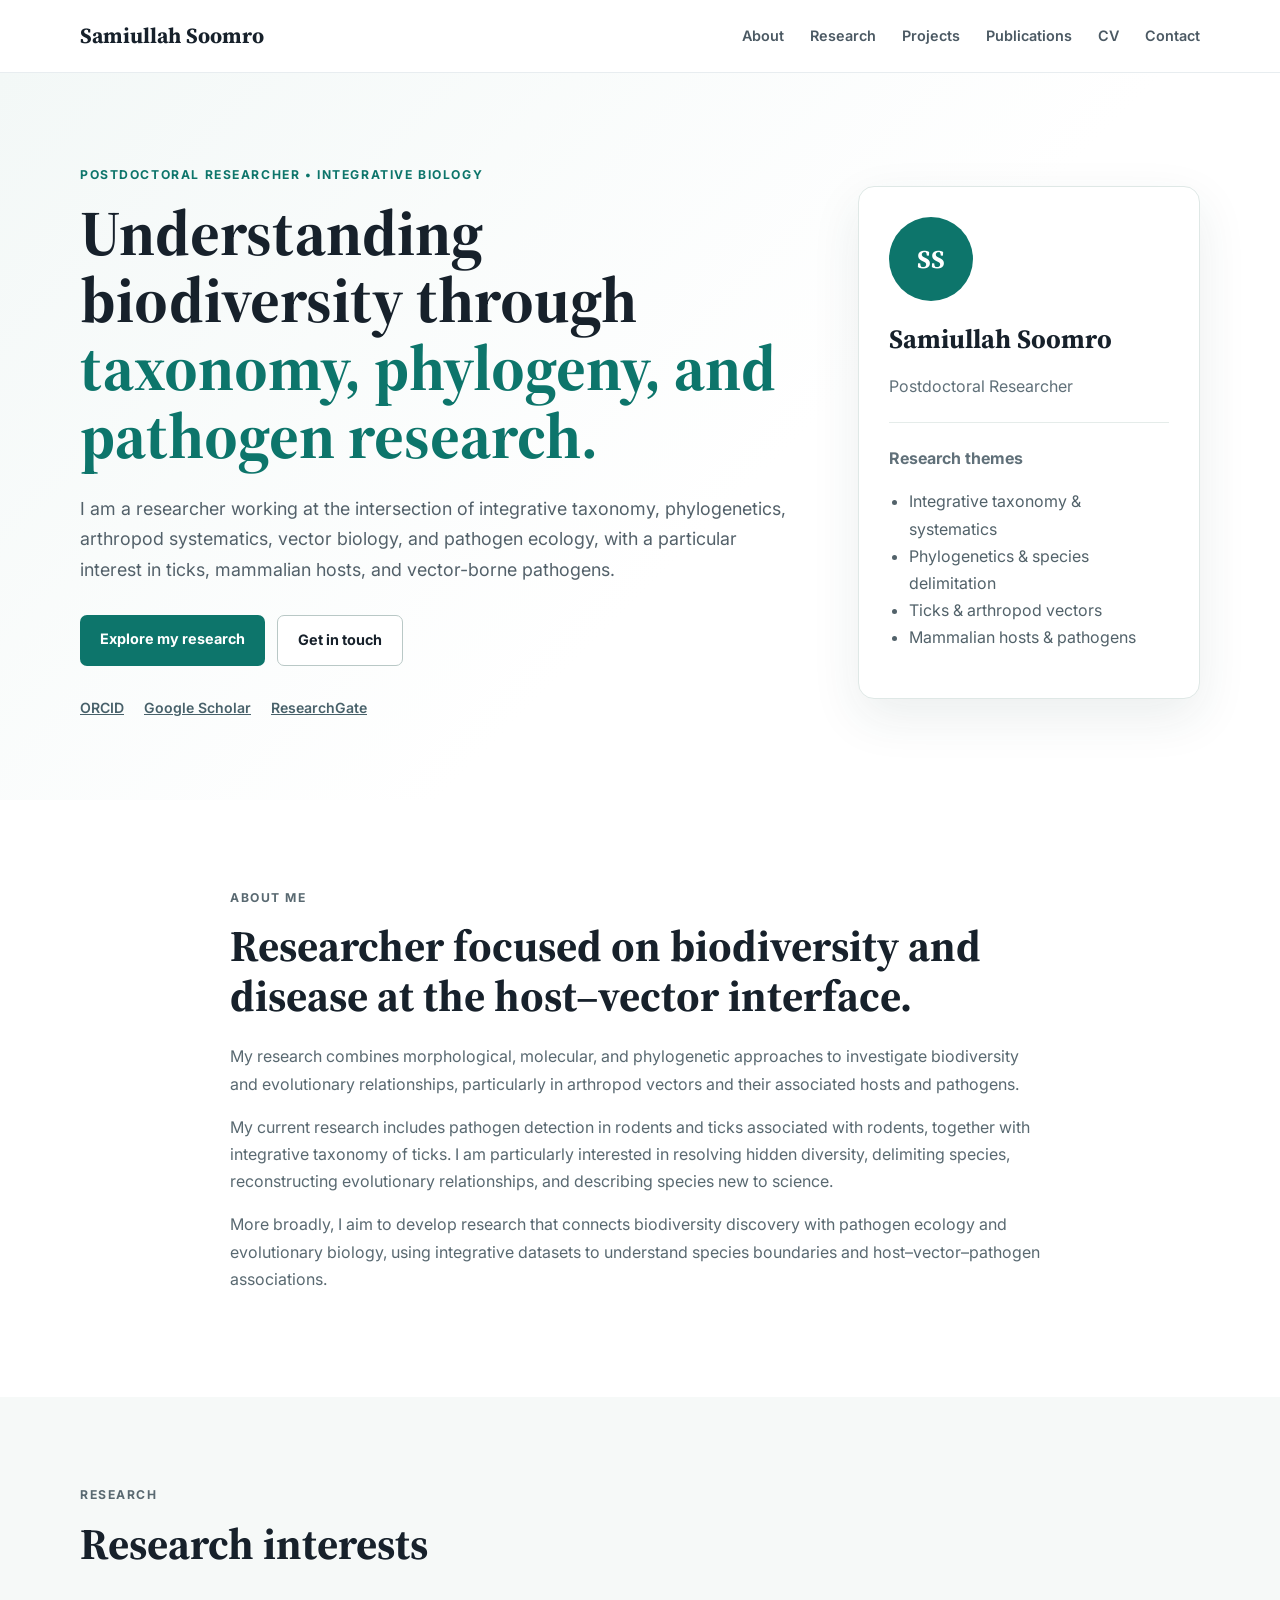
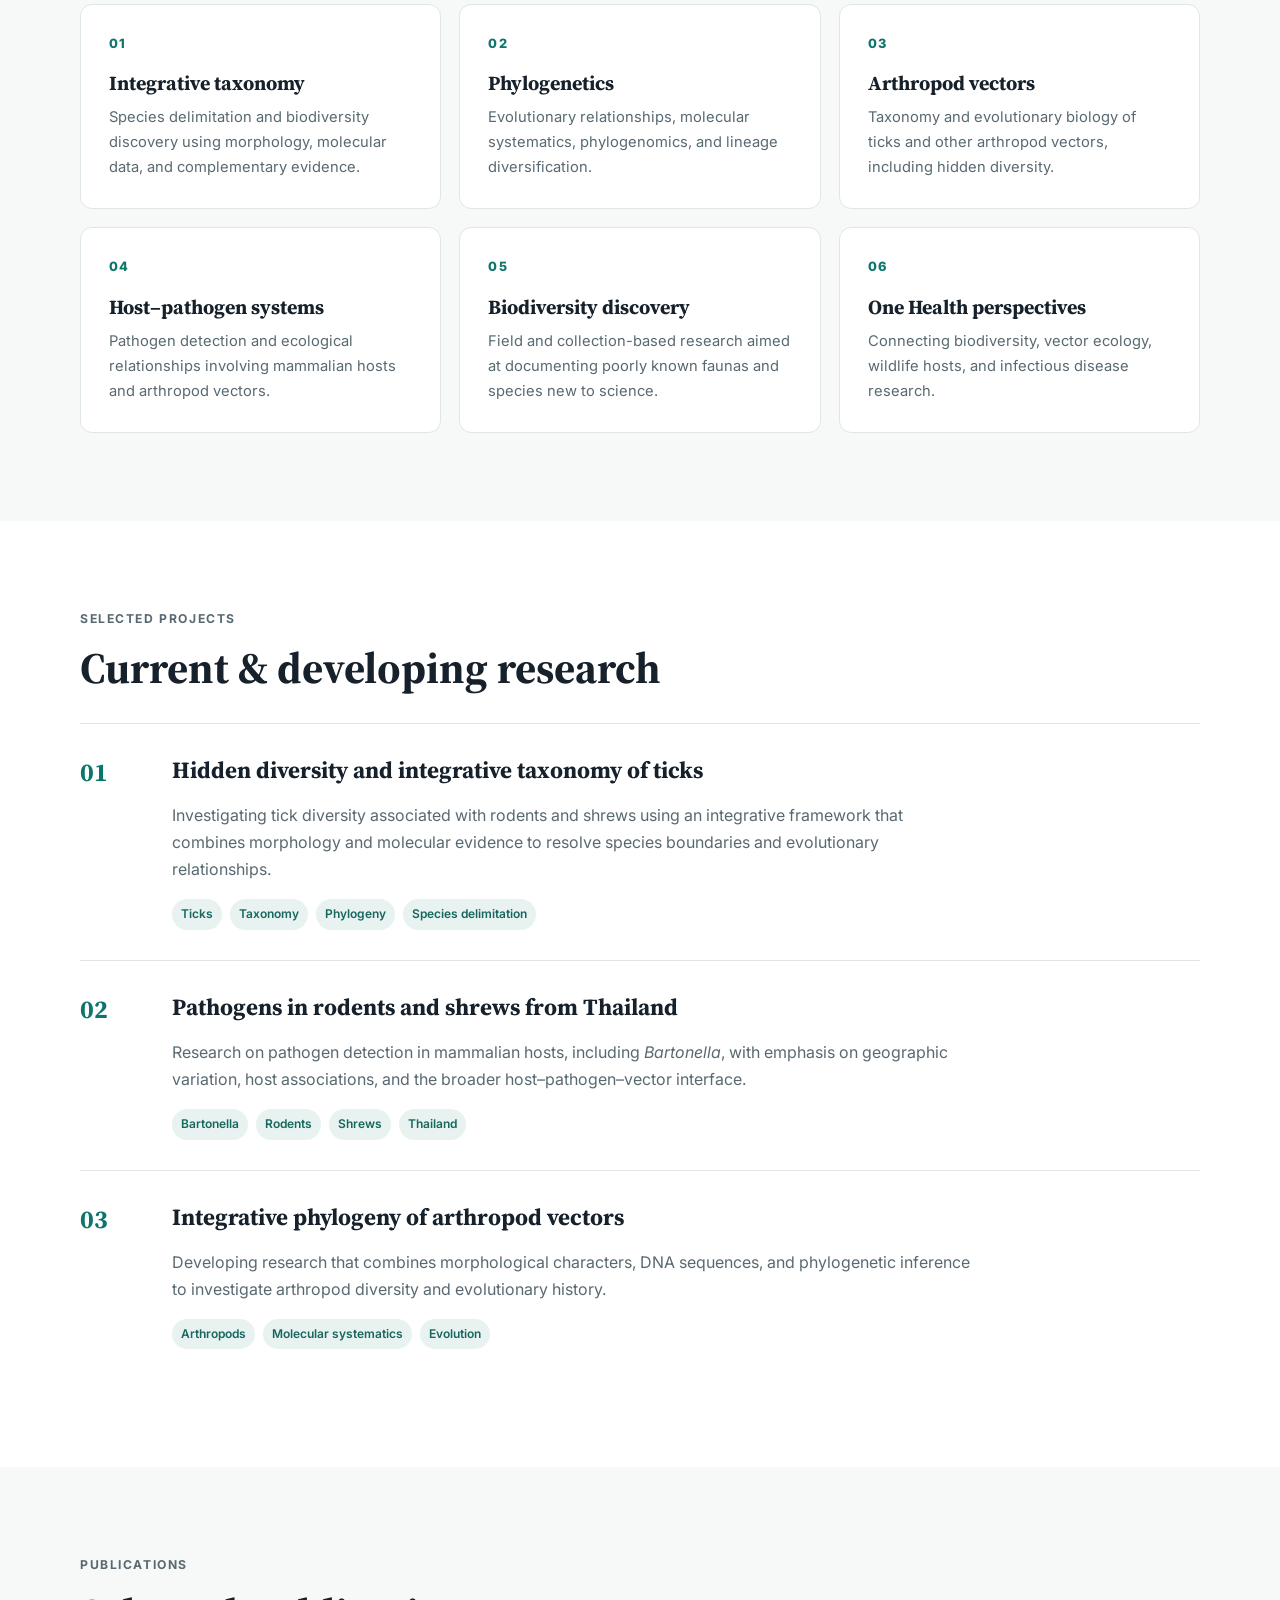
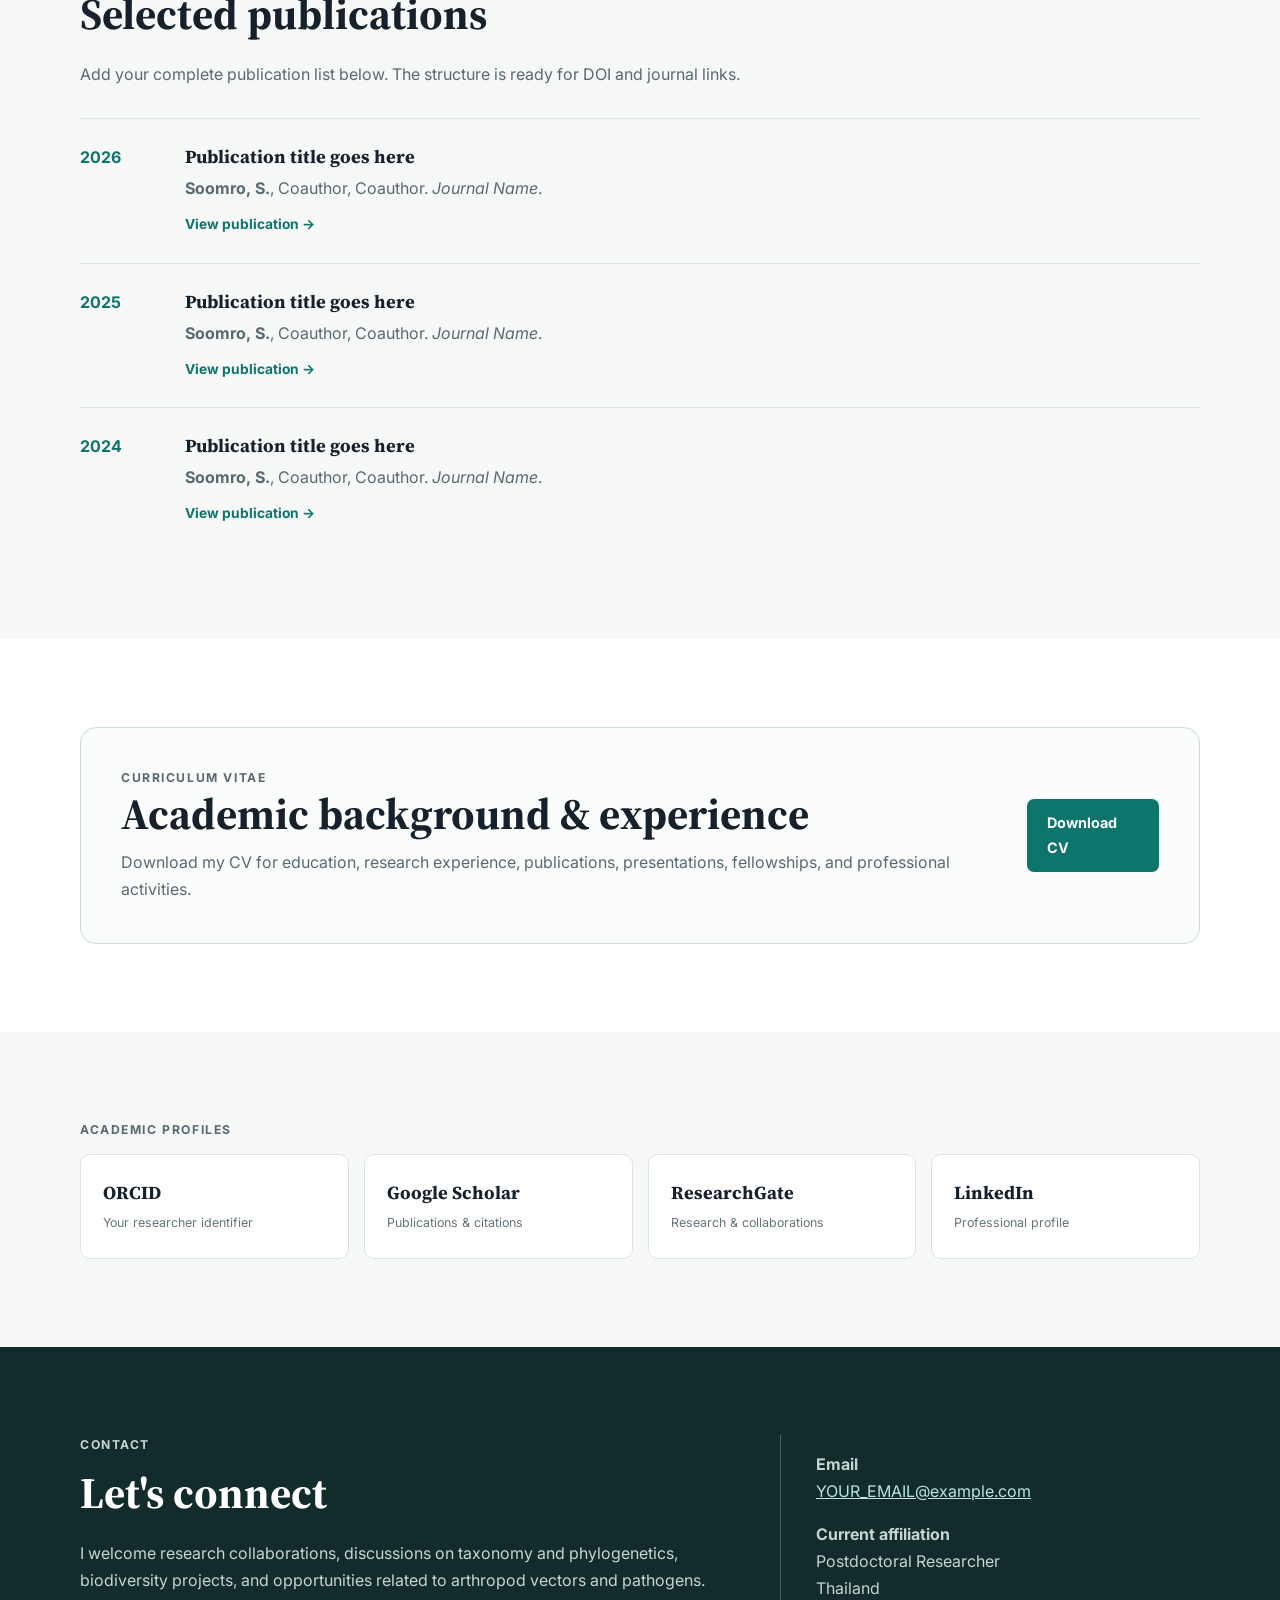
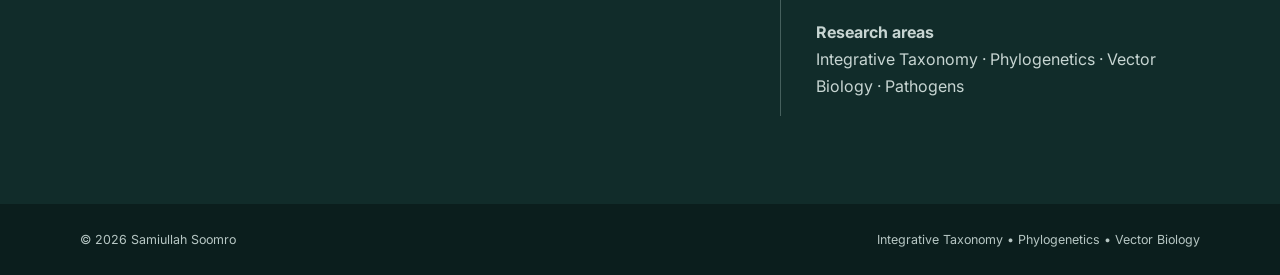
==== index.html @ b330fe6d "Add files via upload" ====
<!DOCTYPE html>
<html lang="en">
<head>
  <meta charset="UTF-8">
  <meta name="viewport" content="width=device-width, initial-scale=1.0">
  <meta name="description" content="Academic website of Samiullah Soomro — postdoctoral researcher in integrative taxonomy, phylogenetics, arthropod vectors, and pathogen ecology.">
  <title>Samiullah Soomro | Postdoctoral Researcher</title>
  <link rel="stylesheet" href="style.css">
  <link rel="preconnect" href="https://fonts.googleapis.com">
  <link rel="preconnect" href="https://fonts.gstatic.com" crossorigin>
  <link href="https://fonts.googleapis.com/css2?family=Inter:wght@400;500;600;700&family=Source+Serif+4:wght@600;700&display=swap" rel="stylesheet">
</head>
<body>
<header class="site-header">
  <div class="container nav-wrap">
    <a class="brand" href="#home">Samiullah Soomro</a>
    <button class="menu-toggle" aria-label="Open menu">☰</button>
    <nav id="nav">
      <a href="#about">About</a>
      <a href="#research">Research</a>
      <a href="#projects">Projects</a>
      <a href="#publications">Publications</a>
      <a href="#cv">CV</a>
      <a href="#contact">Contact</a>
    </nav>
  </div>
</header>

<main>
<section id="home" class="hero">
  <div class="container hero-grid">
    <div>
      <p class="eyebrow">Postdoctoral Researcher • Integrative Biology</p>
      <h1>Understanding biodiversity through <span>taxonomy, phylogeny, and pathogen research.</span></h1>
      <p class="lead">
        I am a researcher working at the intersection of integrative taxonomy, phylogenetics,
        arthropod systematics, vector biology, and pathogen ecology, with a particular interest
        in ticks, mammalian hosts, and vector-borne pathogens.
      </p>
      <div class="buttons">
        <a class="btn primary" href="#research">Explore my research</a>
        <a class="btn secondary" href="#contact">Get in touch</a>
      </div>
      <div class="quick-links">
        <a href="#" data-placeholder="ORCID link">ORCID</a>
        <a href="#" data-placeholder="Google Scholar link">Google Scholar</a>
        <a href="#" data-placeholder="ResearchGate link">ResearchGate</a>
      </div>
    </div>
    <aside class="hero-card">
      <div class="avatar">SS</div>
      <h2>Samiullah Soomro</h2>
      <p>Postdoctoral Researcher</p>
      <hr>
      <p><strong>Research themes</strong></p>
      <ul>
        <li>Integrative taxonomy & systematics</li>
        <li>Phylogenetics & species delimitation</li>
        <li>Ticks & arthropod vectors</li>
        <li>Mammalian hosts & pathogens</li>
      </ul>
    </aside>
  </div>
</section>

<section id="about" class="section">
  <div class="container narrow">
    <p class="eyebrow">About me</p>
    <h2>Researcher focused on biodiversity and disease at the host–vector interface.</h2>
    <p>
      My research combines morphological, molecular, and phylogenetic approaches to investigate
      biodiversity and evolutionary relationships, particularly in arthropod vectors and their
      associated hosts and pathogens.
    </p>
    <p>
      My current research includes pathogen detection in rodents and ticks associated with rodents,
      together with integrative taxonomy of ticks. I am particularly interested in resolving
      hidden diversity, delimiting species, reconstructing evolutionary relationships, and
      describing species new to science.
    </p>
    <p>
      More broadly, I aim to develop research that connects biodiversity discovery with
      pathogen ecology and evolutionary biology, using integrative datasets to understand
      species boundaries and host–vector–pathogen associations.
    </p>
  </div>
</section>

<section id="research" class="section alt">
  <div class="container">
    <p class="eyebrow">Research</p>
    <h2>Research interests</h2>
    <div class="cards">
      <article class="card">
        <div class="icon">01</div>
        <h3>Integrative taxonomy</h3>
        <p>Species delimitation and biodiversity discovery using morphology, molecular data, and complementary evidence.</p>
      </article>
      <article class="card">
        <div class="icon">02</div>
        <h3>Phylogenetics</h3>
        <p>Evolutionary relationships, molecular systematics, phylogenomics, and lineage diversification.</p>
      </article>
      <article class="card">
        <div class="icon">03</div>
        <h3>Arthropod vectors</h3>
        <p>Taxonomy and evolutionary biology of ticks and other arthropod vectors, including hidden diversity.</p>
      </article>
      <article class="card">
        <div class="icon">04</div>
        <h3>Host–pathogen systems</h3>
        <p>Pathogen detection and ecological relationships involving mammalian hosts and arthropod vectors.</p>
      </article>
      <article class="card">
        <div class="icon">05</div>
        <h3>Biodiversity discovery</h3>
        <p>Field and collection-based research aimed at documenting poorly known faunas and species new to science.</p>
      </article>
      <article class="card">
        <div class="icon">06</div>
        <h3>One Health perspectives</h3>
        <p>Connecting biodiversity, vector ecology, wildlife hosts, and infectious disease research.</p>
      </article>
    </div>
  </div>
</section>

<section id="projects" class="section">
  <div class="container">
    <p class="eyebrow">Selected projects</p>
    <h2>Current & developing research</h2>
    <div class="project-list">
      <article class="project">
        <div class="project-number">01</div>
        <div>
          <h3>Hidden diversity and integrative taxonomy of ticks</h3>
          <p>
            Investigating tick diversity associated with rodents and shrews using an integrative
            framework that combines morphology and molecular evidence to resolve species boundaries
            and evolutionary relationships.
          </p>
          <div class="tags"><span>Ticks</span><span>Taxonomy</span><span>Phylogeny</span><span>Species delimitation</span></div>
        </div>
      </article>
      <article class="project">
        <div class="project-number">02</div>
        <div>
          <h3>Pathogens in rodents and shrews from Thailand</h3>
          <p>
            Research on pathogen detection in mammalian hosts, including <em>Bartonella</em>,
            with emphasis on geographic variation, host associations, and the broader
            host–pathogen–vector interface.
          </p>
          <div class="tags"><span>Bartonella</span><span>Rodents</span><span>Shrews</span><span>Thailand</span></div>
        </div>
      </article>
      <article class="project">
        <div class="project-number">03</div>
        <div>
          <h3>Integrative phylogeny of arthropod vectors</h3>
          <p>
            Developing research that combines morphological characters, DNA sequences, and
            phylogenetic inference to investigate arthropod diversity and evolutionary history.
          </p>
          <div class="tags"><span>Arthropods</span><span>Molecular systematics</span><span>Evolution</span></div>
        </div>
      </article>
    </div>
  </div>
</section>

<section id="publications" class="section alt">
  <div class="container">
    <p class="eyebrow">Publications</p>
    <h2>Selected publications</h2>
    <p class="section-note">
      Add your complete publication list below. The structure is ready for DOI and journal links.
    </p>
    <div class="publication">
      <span class="pub-year">2026</span>
      <div>
        <h3>Publication title goes here</h3>
        <p><strong>Soomro, S.</strong>, Coauthor, Coauthor. <em>Journal Name</em>.</p>
        <a href="#" class="text-link" data-placeholder="DOI or article URL">View publication →</a>
      </div>
    </div>
    <div class="publication">
      <span class="pub-year">2025</span>
      <div>
        <h3>Publication title goes here</h3>
        <p><strong>Soomro, S.</strong>, Coauthor, Coauthor. <em>Journal Name</em>.</p>
        <a href="#" class="text-link" data-placeholder="DOI or article URL">View publication →</a>
      </div>
    </div>
    <div class="publication">
      <span class="pub-year">2024</span>
      <div>
        <h3>Publication title goes here</h3>
        <p><strong>Soomro, S.</strong>, Coauthor, Coauthor. <em>Journal Name</em>.</p>
        <a href="#" class="text-link" data-placeholder="DOI or article URL">View publication →</a>
      </div>
    </div>
  </div>
</section>

<section id="cv" class="section">
  <div class="container cv-box">
    <div>
      <p class="eyebrow">Curriculum vitae</p>
      <h2>Academic background & experience</h2>
      <p>
        Download my CV for education, research experience, publications, presentations,
        fellowships, and professional activities.
      </p>
    </div>
    <a class="btn primary" href="Samiullah_Soomro_CV.pdf">Download CV</a>
  </div>
</section>

<section class="section alt">
  <div class="container">
    <p class="eyebrow">Academic profiles</p>
    <div class="profile-grid">
      <a href="#" class="profile" data-placeholder="ORCID URL"><strong>ORCID</strong><span>Your researcher identifier</span></a>
      <a href="#" class="profile" data-placeholder="Google Scholar URL"><strong>Google Scholar</strong><span>Publications & citations</span></a>
      <a href="#" class="profile" data-placeholder="ResearchGate URL"><strong>ResearchGate</strong><span>Research & collaborations</span></a>
      <a href="#" class="profile" data-placeholder="LinkedIn URL"><strong>LinkedIn</strong><span>Professional profile</span></a>
    </div>
  </div>
</section>

<section id="contact" class="section contact">
  <div class="container contact-grid">
    <div>
      <p class="eyebrow">Contact</p>
      <h2>Let's connect</h2>
      <p>
        I welcome research collaborations, discussions on taxonomy and phylogenetics,
        biodiversity projects, and opportunities related to arthropod vectors and pathogens.
      </p>
    </div>
    <div class="contact-card">
      <p><strong>Email</strong><br><a href="mailto:YOUR_EMAIL@example.com">YOUR_EMAIL@example.com</a></p>
      <p><strong>Current affiliation</strong><br>Postdoctoral Researcher<br>Thailand</p>
      <p><strong>Research areas</strong><br>Integrative Taxonomy · Phylogenetics · Vector Biology · Pathogens</p>
    </div>
  </div>
</section>
</main>

<footer>
  <div class="container footer-wrap">
    <span>© <span id="year"></span> Samiullah Soomro</span>
    <span>Integrative Taxonomy • Phylogenetics • Vector Biology</span>
  </div>
</footer>

<script>
document.getElementById("year").textContent = new Date().getFullYear();
const toggle = document.querySelector(".menu-toggle");
const nav = document.querySelector("#nav");
toggle.addEventListener("click", () => nav.classList.toggle("open"));
document.querySelectorAll("#nav a").forEach(a => a.addEventListener("click", () => nav.classList.remove("open")));
document.querySelectorAll("[data-placeholder]").forEach(el => {
  el.addEventListener("click", e => {
    if (el.getAttribute("href") === "#") {
      e.preventDefault();
      alert("Replace this placeholder with your real " + el.dataset.placeholder + ".");
    }
  });
});
</script>
</body>
</html>
---- style.css ----
*{box-sizing:border-box}html{scroll-behavior:smooth}body{margin:0;color:#17212b;background:#fff;font-family:Inter,Arial,sans-serif;line-height:1.7}a{color:inherit}.container{width:min(1120px,92%);margin:auto}.narrow{max-width:820px}.site-header{position:sticky;top:0;z-index:20;background:rgba(255,255,255,.94);backdrop-filter:blur(12px);border-bottom:1px solid #e8edf0}.nav-wrap{height:72px;display:flex;align-items:center;justify-content:space-between}.brand{font-family:"Source Serif 4",Georgia,serif;font-size:1.35rem;font-weight:700;text-decoration:none}.site-header nav{display:flex;gap:26px}.site-header nav a{text-decoration:none;font-size:.9rem;font-weight:600;color:#4b5963}.site-header nav a:hover{color:#0d6b63}.menu-toggle{display:none;border:0;background:none;font-size:1.5rem}.hero{padding:92px 0 80px;background:linear-gradient(135deg,#f3f8f7 0%,#fff 58%)}.hero-grid{display:grid;grid-template-columns:1.55fr .75fr;gap:70px;align-items:center}.eyebrow{text-transform:uppercase;letter-spacing:.13em;font-size:.76rem;font-weight:700;color:#0d756b;margin:0 0 13px}.hero h1{font:700 clamp(2.5rem,5vw,4.6rem)/1.06 "Source Serif 4",Georgia,serif;margin:0 0 24px;max-width:800px}.hero h1 span{color:#0d756b}.lead{font-size:1.12rem;color:#53616a;max-width:730px}.buttons{display:flex;gap:12px;margin:30px 0}.btn{display:inline-block;padding:12px 20px;border-radius:7px;text-decoration:none;font-weight:700;font-size:.9rem}.primary{background:#0d756b;color:#fff}.primary:hover{background:#095c55}.secondary{border:1px solid #b9c8c6;background:#fff}.quick-links{display:flex;gap:20px;font-size:.88rem;font-weight:600}.quick-links a{color:#48616a}.hero-card{background:#fff;border:1px solid #dfe8e6;border-radius:16px;padding:30px;box-shadow:0 18px 50px rgba(30,70,66,.09)}.avatar{width:84px;height:84px;border-radius:50%;background:#0d756b;color:#fff;display:grid;place-items:center;font:700 1.6rem "Source Serif 4",serif;margin-bottom:20px}.hero-card h2{font:700 1.65rem "Source Serif 4",serif;margin:0}.hero-card p{color:#607079}.hero-card hr{border:0;border-top:1px solid #e5ecea;margin:22px 0}.hero-card ul{padding-left:20px;color:#52626a}.section{padding:88px 0}.alt{background:#f6f9f8}.section h2{font:700 clamp(2rem,3.4vw,3rem)/1.15 "Source Serif 4",Georgia,serif;margin:0 0 22px}.section p{color:#596971}.cards{display:grid;grid-template-columns:repeat(3,1fr);gap:18px;margin-top:35px}.card{background:#fff;border:1px solid #dfe7e5;border-radius:12px;padding:28px}.card .icon{color:#0d756b;font-weight:800;font-size:.8rem;letter-spacing:.1em}.card h3{font:700 1.25rem "Source Serif 4",serif;margin:15px 0 8px}.card p{margin:0;font-size:.92rem}.project-list{margin-top:30px}.project{display:grid;grid-template-columns:70px 1fr;gap:22px;padding:30px 0;border-top:1px solid #dfe6e4}.project-number{font:700 1.6rem "Source Serif 4",serif;color:#0d756b}.project h3{font:700 1.45rem "Source Serif 4",serif;margin:0 0 8px}.project p{max-width:800px}.tags{display:flex;flex-wrap:wrap;gap:8px;margin-top:14px}.tags span{font-size:.75rem;padding:5px 9px;border-radius:20px;background:#e8f2f0;color:#17675f;font-weight:600}.section-note{margin-bottom:30px}.publication{display:grid;grid-template-columns:80px 1fr;gap:25px;padding:25px 0;border-top:1px solid #dfe6e4}.pub-year{font-weight:700;color:#0d756b}.publication h3{margin:0 0 6px;font:700 1.15rem "Source Serif 4",serif}.publication p{margin:0 0 8px}.text-link{font-size:.86rem;font-weight:700;color:#0d756b;text-decoration:none}.cv-box{border:1px solid #cddbd8;border-radius:16px;padding:40px;display:flex;justify-content:space-between;align-items:center;gap:30px;background:#fbfdfc}.cv-box h2{margin-bottom:10px}.cv-box p{margin:0}.profile-grid{display:grid;grid-template-columns:repeat(4,1fr);gap:15px}.profile{padding:22px;border:1px solid #dbe5e2;border-radius:10px;text-decoration:none;background:#fff}.profile strong{display:block;font-family:"Source Serif 4",serif;font-size:1.15rem}.profile span{font-size:.78rem;color:#65747b}.contact{background:#112c2a;color:#fff}.contact p{color:#c7d5d2}.contact-grid{display:grid;grid-template-columns:1.2fr .8fr;gap:70px}.contact h2{color:#fff}.contact-card{border-left:1px solid #46605d;padding-left:35px}.contact-card a{color:#bde4de}footer{padding:25px 0;background:#0b1e1d;color:#b7c7c4;font-size:.78rem}.footer-wrap{display:flex;justify-content:space-between;gap:20px}@media(max-width:800px){.site-header nav{display:none;position:absolute;top:72px;left:0;right:0;background:#fff;padding:20px;flex-direction:column;gap:12px;border-bottom:1px solid #ddd}.site-header nav.open{display:flex}.menu-toggle{display:block}.hero{padding-top:60px}.hero-grid,.contact-grid{grid-template-columns:1fr;gap:35px}.cards{grid-template-columns:1fr 1fr}.profile-grid{grid-template-columns:1fr 1fr}.cv-box{align-items:flex-start;flex-direction:column}}@media(max-width:520px){.cards,.profile-grid{grid-template-columns:1fr}.hero h1{font-size:2.5rem}.buttons{flex-direction:column}.btn{text-align:center}.footer-wrap{flex-direction:column}.project{grid-template-columns:45px 1fr}.publication{grid-template-columns:55px 1fr}}
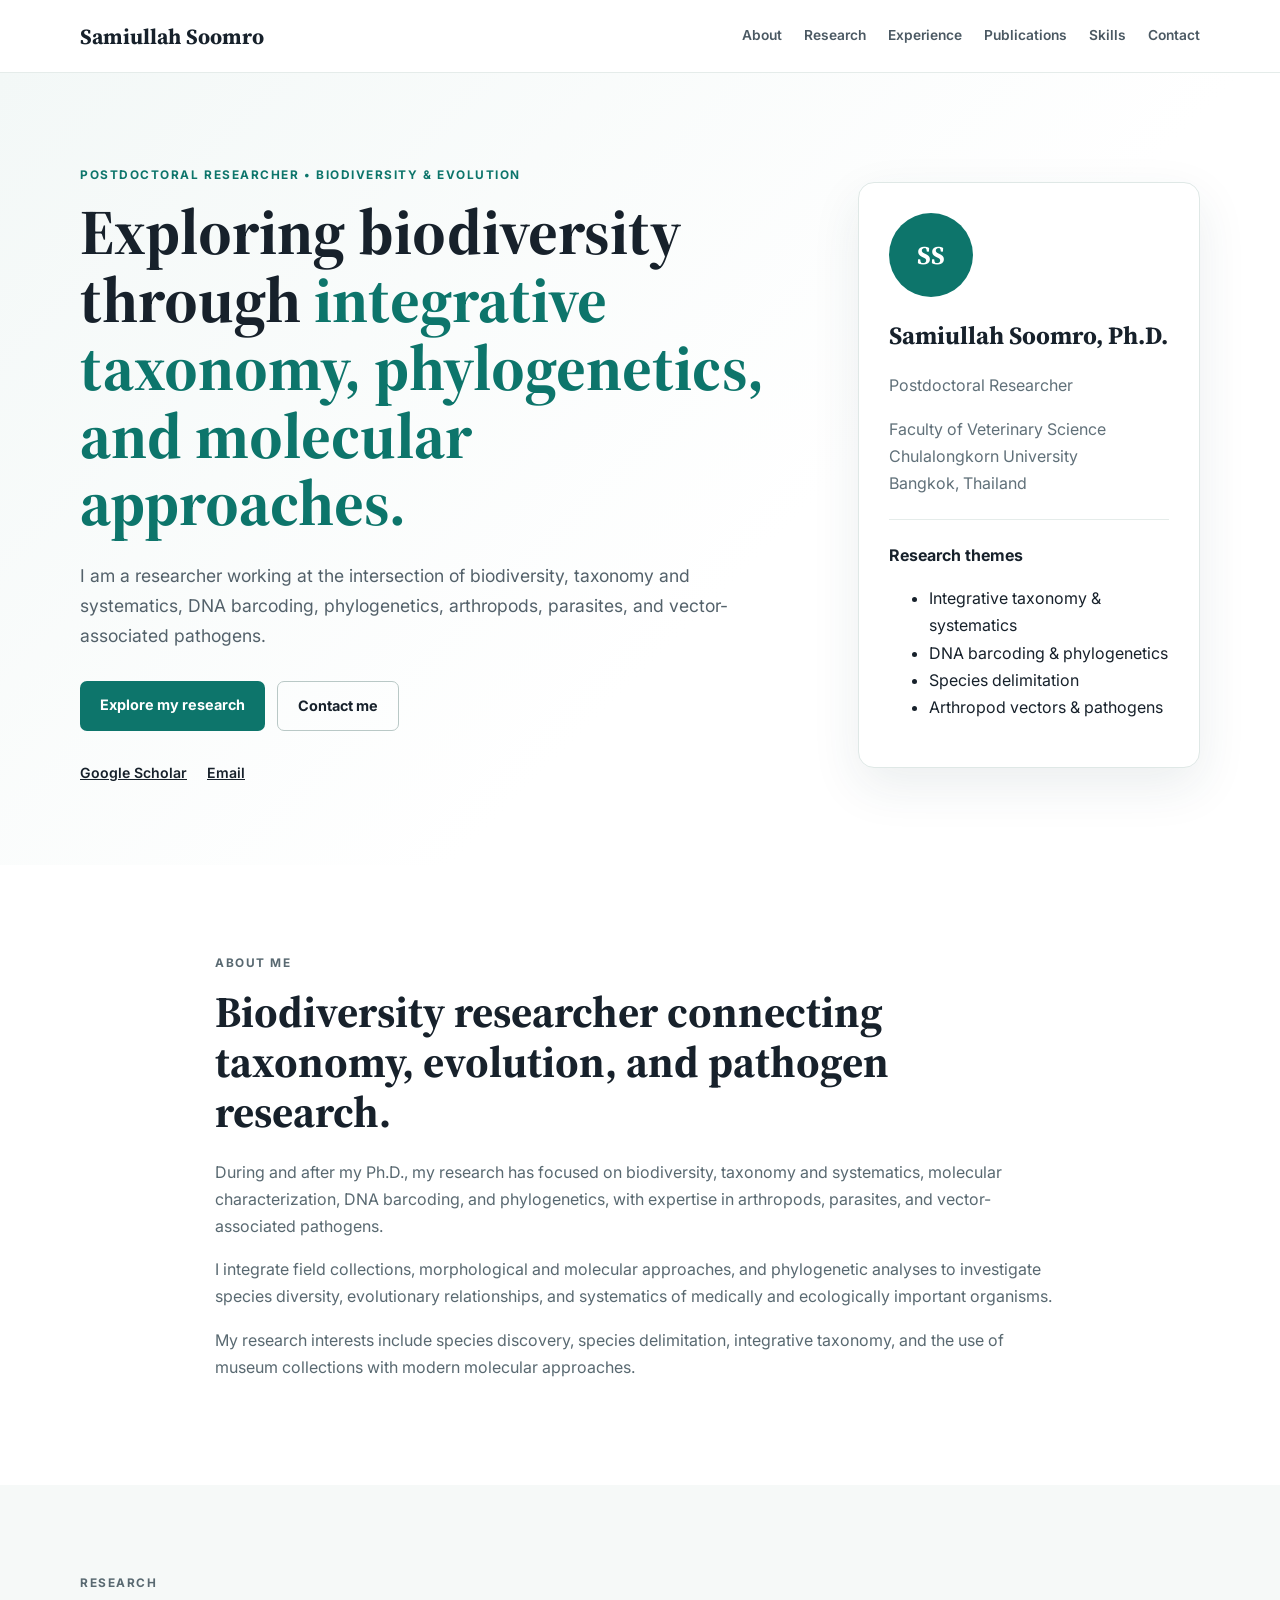
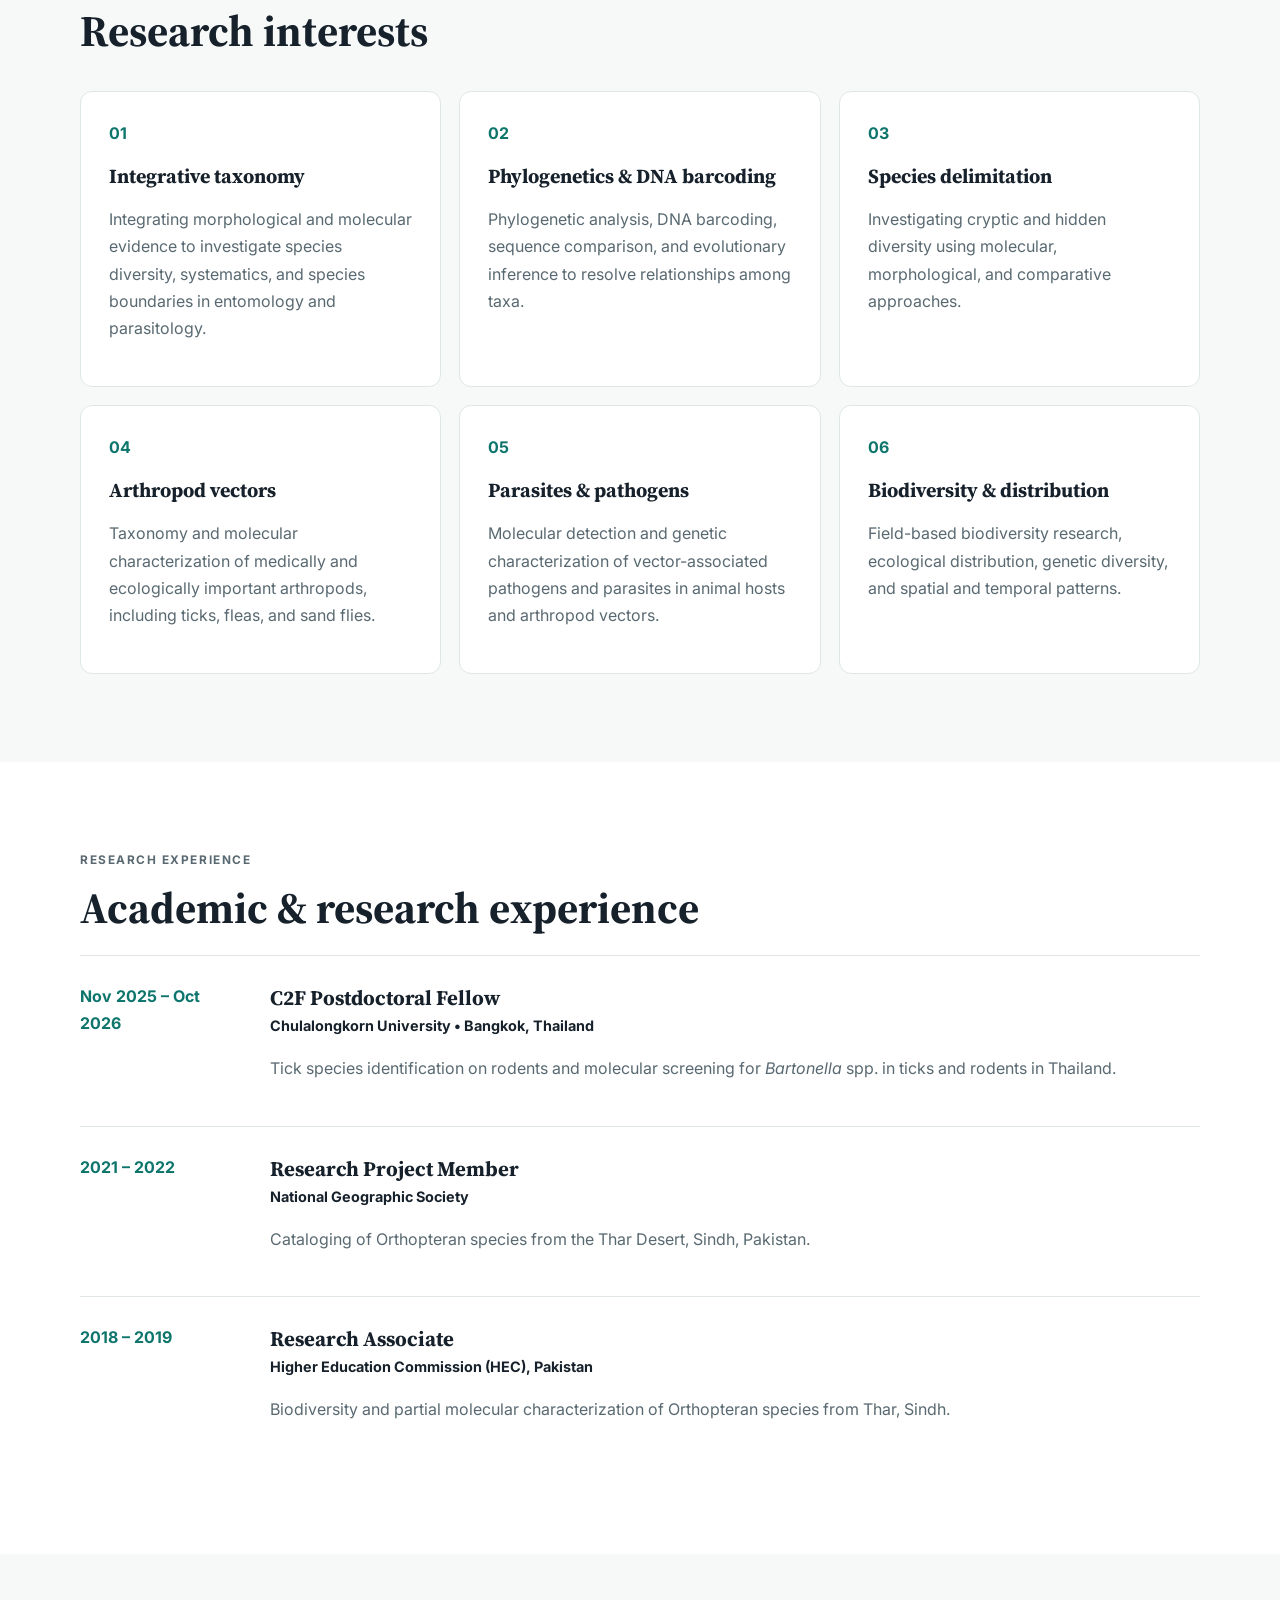
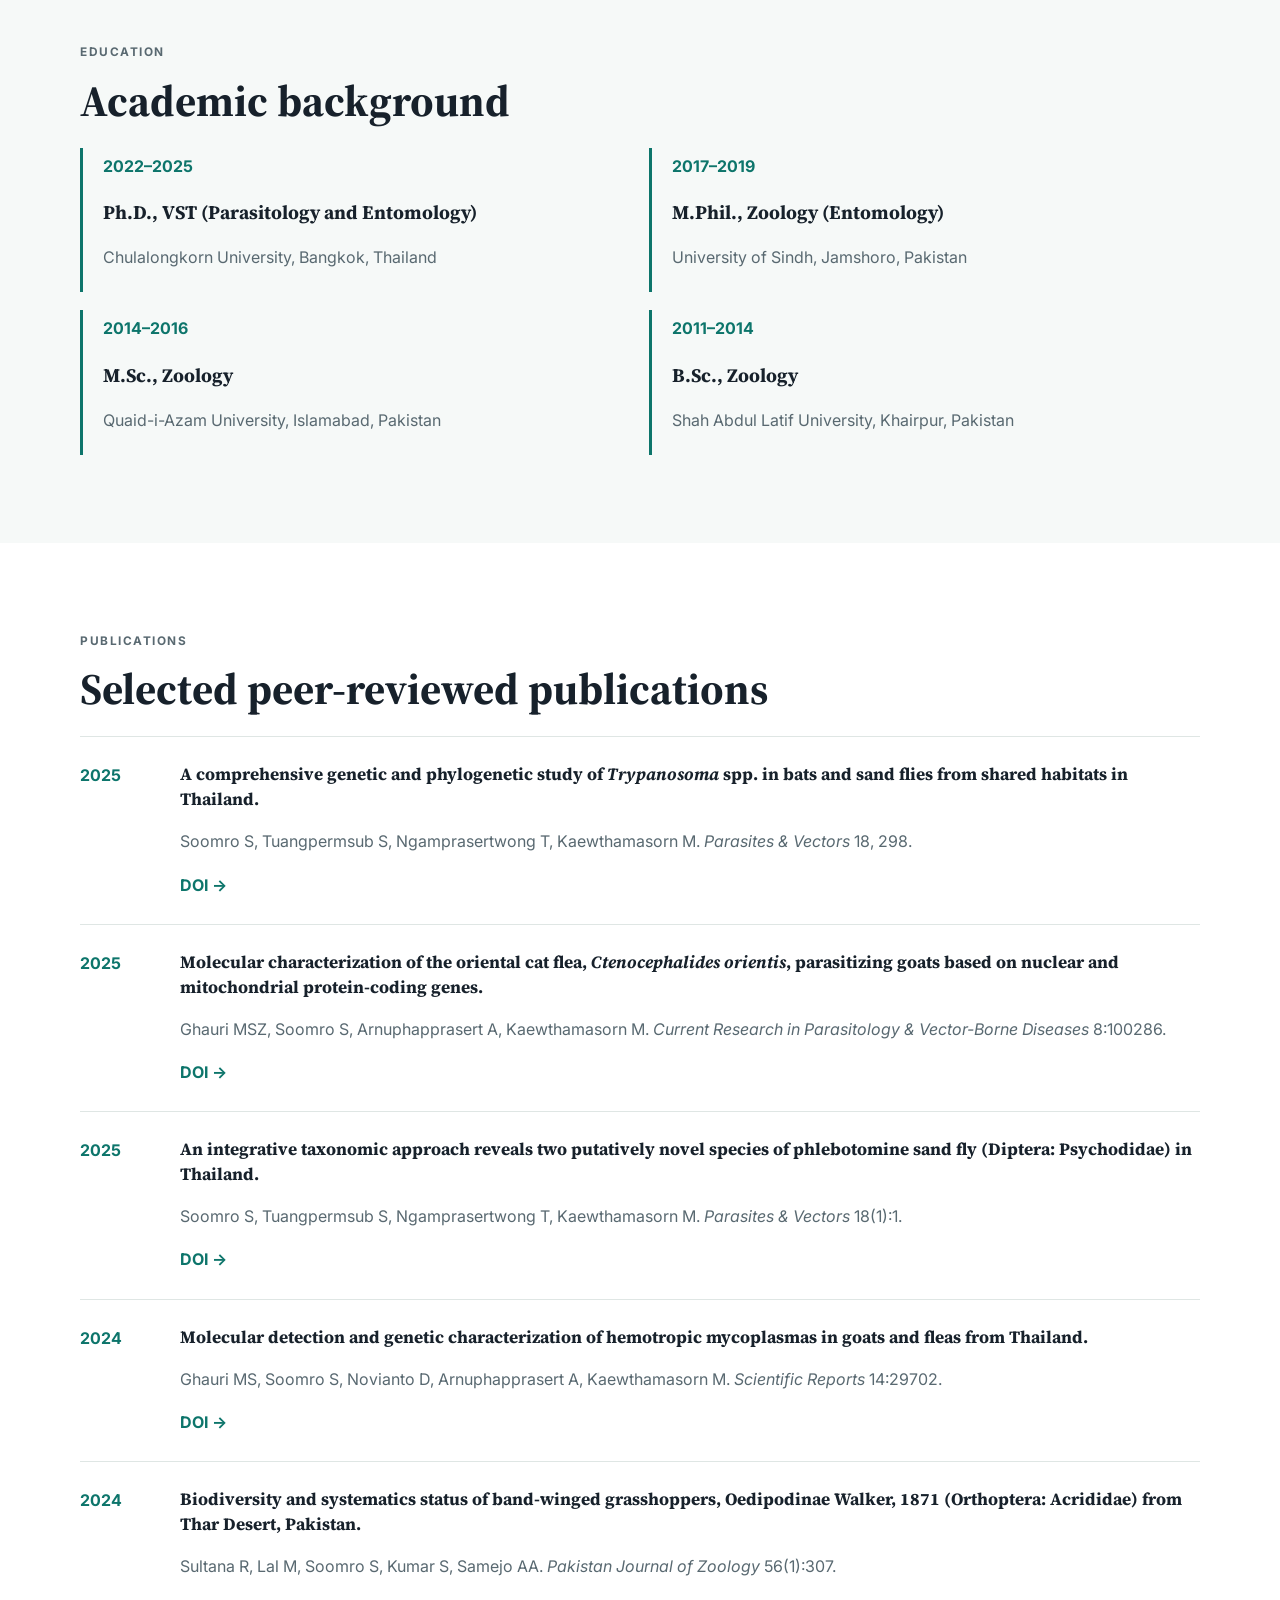
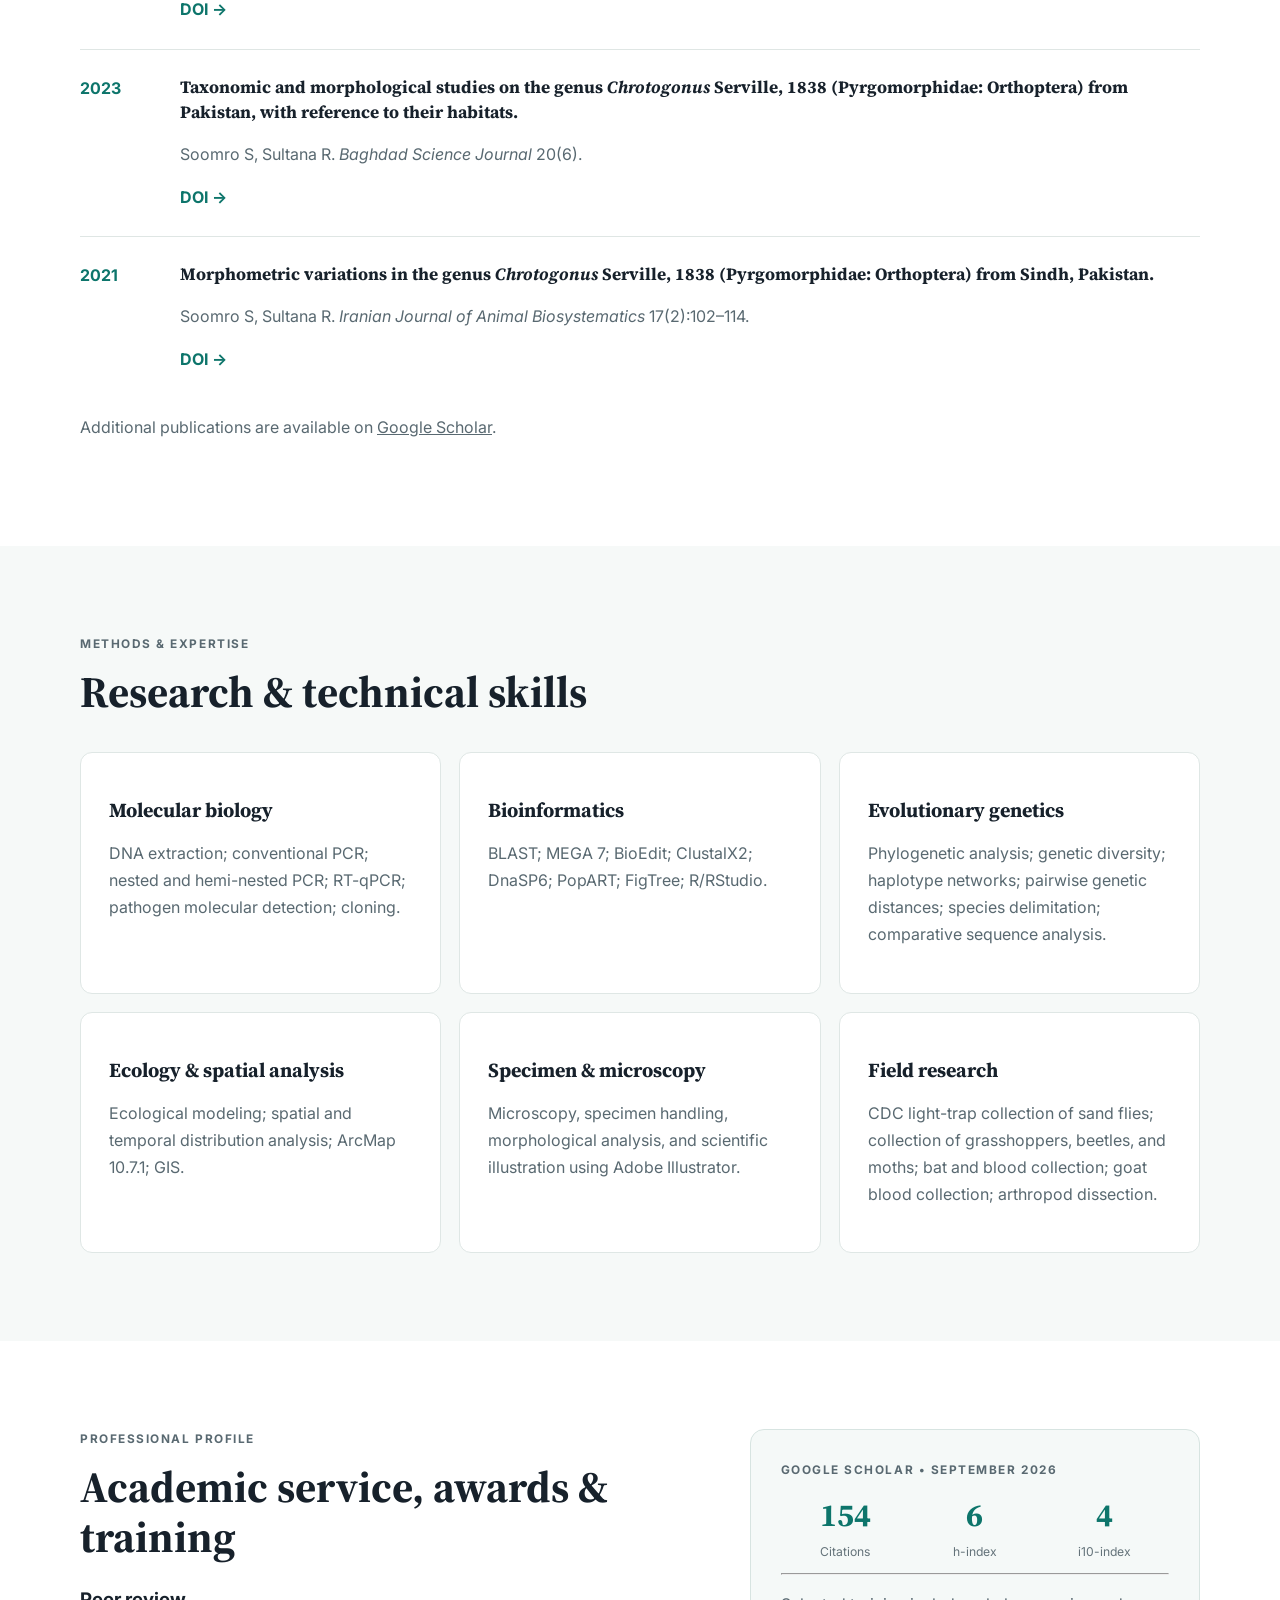
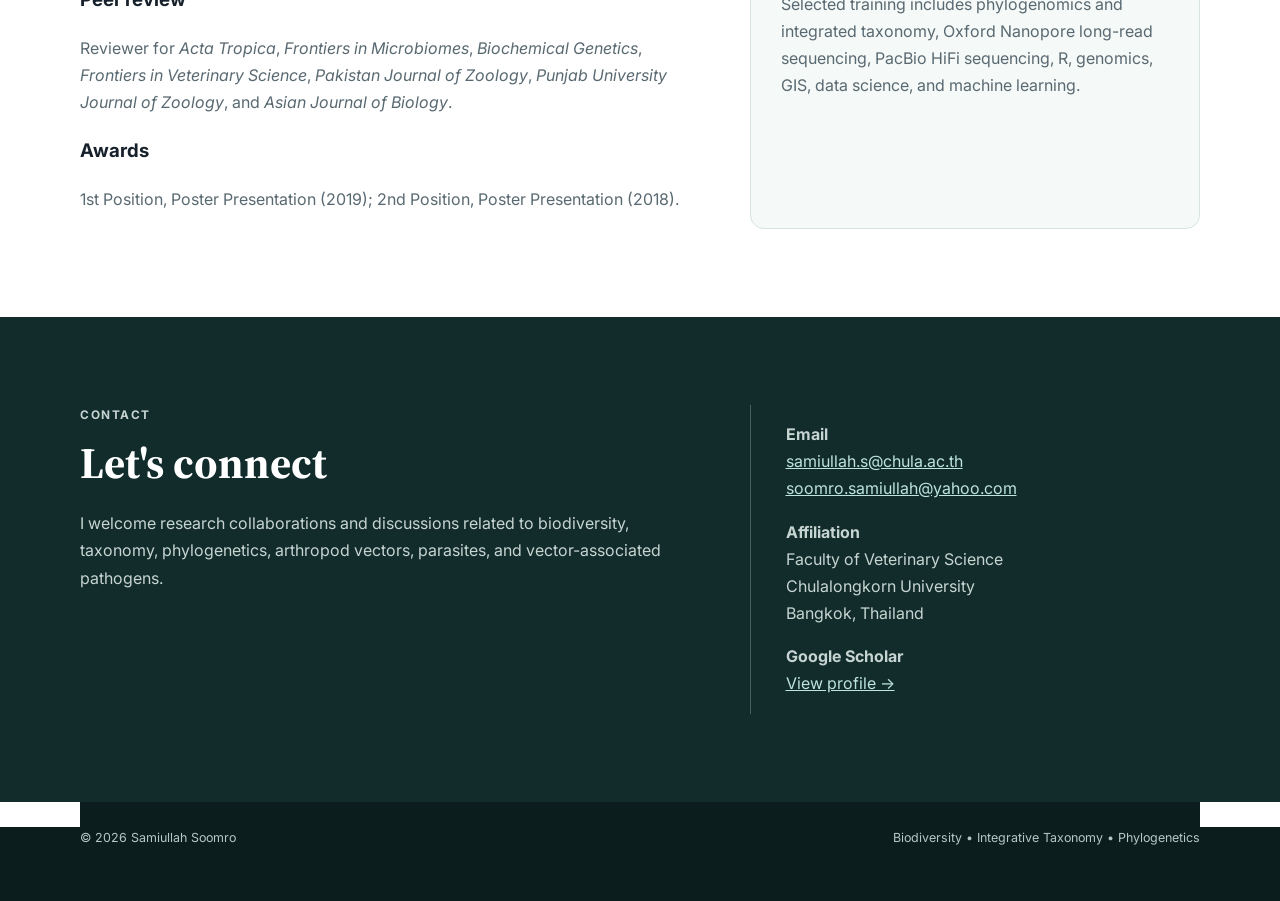
==== commit 04f614b4: "Add files via upload" ====
--- a/index.html
+++ b/index.html
@@ -1,274 +1,81 @@
-<!DOCTYPE html>
+<!doctype html>
 <html lang="en">
 <head>
-  <meta charset="UTF-8">
-  <meta name="viewport" content="width=device-width, initial-scale=1.0">
-  <meta name="description" content="Academic website of Samiullah Soomro — postdoctoral researcher in integrative taxonomy, phylogenetics, arthropod vectors, and pathogen ecology.">
-  <title>Samiullah Soomro | Postdoctoral Researcher</title>
-  <link rel="stylesheet" href="style.css">
-  <link rel="preconnect" href="https://fonts.googleapis.com">
-  <link rel="preconnect" href="https://fonts.gstatic.com" crossorigin>
-  <link href="https://fonts.googleapis.com/css2?family=Inter:wght@400;500;600;700&family=Source+Serif+4:wght@600;700&display=swap" rel="stylesheet">
+<meta charset="utf-8"><meta name="viewport" content="width=device-width,initial-scale=1">
+<meta name="description" content="Samiullah Soomro, Ph.D. — biodiversity, integrative taxonomy, DNA barcoding, phylogenetics, species delimitation, arthropod vectors and pathogens.">
+<title>Samiullah Soomro, Ph.D. | Academic Researcher</title>
+<link rel="stylesheet" href="style.css">
+<link rel="preconnect" href="https://fonts.googleapis.com"><link rel="preconnect" href="https://fonts.gstatic.com" crossorigin>
+<link href="https://fonts.googleapis.com/css2?family=Inter:wght@400;500;600;700&family=Source+Serif+4:wght@600;700&display=swap" rel="stylesheet">
 </head>
 <body>
-<header class="site-header">
-  <div class="container nav-wrap">
-    <a class="brand" href="#home">Samiullah Soomro</a>
-    <button class="menu-toggle" aria-label="Open menu">☰</button>
-    <nav id="nav">
-      <a href="#about">About</a>
-      <a href="#research">Research</a>
-      <a href="#projects">Projects</a>
-      <a href="#publications">Publications</a>
-      <a href="#cv">CV</a>
-      <a href="#contact">Contact</a>
-    </nav>
-  </div>
-</header>
+<header><div class="container nav"><a class="brand" href="#home">Samiullah Soomro</a><button class="menu" aria-label="Menu">☰</button>
+<nav id="nav"><a href="#about">About</a><a href="#research">Research</a><a href="#experience">Experience</a><a href="#publications">Publications</a><a href="#skills">Skills</a><a href="#contact">Contact</a></nav></div></header>
 
 <main>
-<section id="home" class="hero">
-  <div class="container hero-grid">
-    <div>
-      <p class="eyebrow">Postdoctoral Researcher • Integrative Biology</p>
-      <h1>Understanding biodiversity through <span>taxonomy, phylogeny, and pathogen research.</span></h1>
-      <p class="lead">
-        I am a researcher working at the intersection of integrative taxonomy, phylogenetics,
-        arthropod systematics, vector biology, and pathogen ecology, with a particular interest
-        in ticks, mammalian hosts, and vector-borne pathogens.
-      </p>
-      <div class="buttons">
-        <a class="btn primary" href="#research">Explore my research</a>
-        <a class="btn secondary" href="#contact">Get in touch</a>
-      </div>
-      <div class="quick-links">
-        <a href="#" data-placeholder="ORCID link">ORCID</a>
-        <a href="#" data-placeholder="Google Scholar link">Google Scholar</a>
-        <a href="#" data-placeholder="ResearchGate link">ResearchGate</a>
-      </div>
-    </div>
-    <aside class="hero-card">
-      <div class="avatar">SS</div>
-      <h2>Samiullah Soomro</h2>
-      <p>Postdoctoral Researcher</p>
-      <hr>
-      <p><strong>Research themes</strong></p>
-      <ul>
-        <li>Integrative taxonomy & systematics</li>
-        <li>Phylogenetics & species delimitation</li>
-        <li>Ticks & arthropod vectors</li>
-        <li>Mammalian hosts & pathogens</li>
-      </ul>
-    </aside>
-  </div>
-</section>
+<section id="home" class="hero"><div class="container hero-grid"><div>
+<p class="eyebrow">Postdoctoral Researcher • Biodiversity & Evolution</p>
+<h1>Exploring biodiversity through <span>integrative taxonomy, phylogenetics, and molecular approaches.</span></h1>
+<p class="lead">I am a researcher working at the intersection of biodiversity, taxonomy and systematics, DNA barcoding, phylogenetics, arthropods, parasites, and vector-associated pathogens.</p>
+<div class="buttons"><a class="btn primary" href="#research">Explore my research</a><a class="btn secondary" href="#contact">Contact me</a></div>
+<div class="links"><a href="https://scholar.google.com.pk/citations?user=Foowpx8AAAAJ&hl=en" target="_blank" rel="noopener">Google Scholar</a><a href="mailto:samiullah.s@chula.ac.th">Email</a></div>
+</div>
+<aside class="hero-card"><div class="avatar">SS</div><h2>Samiullah Soomro, Ph.D.</h2><p>Postdoctoral Researcher</p><p class="muted">Faculty of Veterinary Science<br>Chulalongkorn University<br>Bangkok, Thailand</p><hr><strong>Research themes</strong><ul><li>Integrative taxonomy & systematics</li><li>DNA barcoding & phylogenetics</li><li>Species delimitation</li><li>Arthropod vectors & pathogens</li></ul></aside></div></section>
 
-<section id="about" class="section">
-  <div class="container narrow">
-    <p class="eyebrow">About me</p>
-    <h2>Researcher focused on biodiversity and disease at the host–vector interface.</h2>
-    <p>
-      My research combines morphological, molecular, and phylogenetic approaches to investigate
-      biodiversity and evolutionary relationships, particularly in arthropod vectors and their
-      associated hosts and pathogens.
-    </p>
-    <p>
-      My current research includes pathogen detection in rodents and ticks associated with rodents,
-      together with integrative taxonomy of ticks. I am particularly interested in resolving
-      hidden diversity, delimiting species, reconstructing evolutionary relationships, and
-      describing species new to science.
-    </p>
-    <p>
-      More broadly, I aim to develop research that connects biodiversity discovery with
-      pathogen ecology and evolutionary biology, using integrative datasets to understand
-      species boundaries and host–vector–pathogen associations.
-    </p>
-  </div>
-</section>
+<section id="about" class="section"><div class="container narrow"><p class="eyebrow">About me</p><h2>Biodiversity researcher connecting taxonomy, evolution, and pathogen research.</h2>
+<p>During and after my Ph.D., my research has focused on biodiversity, taxonomy and systematics, molecular characterization, DNA barcoding, and phylogenetics, with expertise in arthropods, parasites, and vector-associated pathogens.</p>
+<p>I integrate field collections, morphological and molecular approaches, and phylogenetic analyses to investigate species diversity, evolutionary relationships, and systematics of medically and ecologically important organisms.</p>
+<p>My research interests include species discovery, species delimitation, integrative taxonomy, and the use of museum collections with modern molecular approaches.</p></div></section>
 
-<section id="research" class="section alt">
-  <div class="container">
-    <p class="eyebrow">Research</p>
-    <h2>Research interests</h2>
-    <div class="cards">
-      <article class="card">
-        <div class="icon">01</div>
-        <h3>Integrative taxonomy</h3>
-        <p>Species delimitation and biodiversity discovery using morphology, molecular data, and complementary evidence.</p>
-      </article>
-      <article class="card">
-        <div class="icon">02</div>
-        <h3>Phylogenetics</h3>
-        <p>Evolutionary relationships, molecular systematics, phylogenomics, and lineage diversification.</p>
-      </article>
-      <article class="card">
-        <div class="icon">03</div>
-        <h3>Arthropod vectors</h3>
-        <p>Taxonomy and evolutionary biology of ticks and other arthropod vectors, including hidden diversity.</p>
-      </article>
-      <article class="card">
-        <div class="icon">04</div>
-        <h3>Host–pathogen systems</h3>
-        <p>Pathogen detection and ecological relationships involving mammalian hosts and arthropod vectors.</p>
-      </article>
-      <article class="card">
-        <div class="icon">05</div>
-        <h3>Biodiversity discovery</h3>
-        <p>Field and collection-based research aimed at documenting poorly known faunas and species new to science.</p>
-      </article>
-      <article class="card">
-        <div class="icon">06</div>
-        <h3>One Health perspectives</h3>
-        <p>Connecting biodiversity, vector ecology, wildlife hosts, and infectious disease research.</p>
-      </article>
-    </div>
-  </div>
-</section>
+<section id="research" class="section alt"><div class="container"><p class="eyebrow">Research</p><h2>Research interests</h2><div class="cards">
+<article><b>01</b><h3>Integrative taxonomy</h3><p>Integrating morphological and molecular evidence to investigate species diversity, systematics, and species boundaries in entomology and parasitology.</p></article>
+<article><b>02</b><h3>Phylogenetics & DNA barcoding</h3><p>Phylogenetic analysis, DNA barcoding, sequence comparison, and evolutionary inference to resolve relationships among taxa.</p></article>
+<article><b>03</b><h3>Species delimitation</h3><p>Investigating cryptic and hidden diversity using molecular, morphological, and comparative approaches.</p></article>
+<article><b>04</b><h3>Arthropod vectors</h3><p>Taxonomy and molecular characterization of medically and ecologically important arthropods, including ticks, fleas, and sand flies.</p></article>
+<article><b>05</b><h3>Parasites & pathogens</h3><p>Molecular detection and genetic characterization of vector-associated pathogens and parasites in animal hosts and arthropod vectors.</p></article>
+<article><b>06</b><h3>Biodiversity & distribution</h3><p>Field-based biodiversity research, ecological distribution, genetic diversity, and spatial and temporal patterns.</p></article>
+</div></div></section>
 
-<section id="projects" class="section">
-  <div class="container">
-    <p class="eyebrow">Selected projects</p>
-    <h2>Current & developing research</h2>
-    <div class="project-list">
-      <article class="project">
-        <div class="project-number">01</div>
-        <div>
-          <h3>Hidden diversity and integrative taxonomy of ticks</h3>
-          <p>
-            Investigating tick diversity associated with rodents and shrews using an integrative
-            framework that combines morphology and molecular evidence to resolve species boundaries
-            and evolutionary relationships.
-          </p>
-          <div class="tags"><span>Ticks</span><span>Taxonomy</span><span>Phylogeny</span><span>Species delimitation</span></div>
-        </div>
-      </article>
-      <article class="project">
-        <div class="project-number">02</div>
-        <div>
-          <h3>Pathogens in rodents and shrews from Thailand</h3>
-          <p>
-            Research on pathogen detection in mammalian hosts, including <em>Bartonella</em>,
-            with emphasis on geographic variation, host associations, and the broader
-            host–pathogen–vector interface.
-          </p>
-          <div class="tags"><span>Bartonella</span><span>Rodents</span><span>Shrews</span><span>Thailand</span></div>
-        </div>
-      </article>
-      <article class="project">
-        <div class="project-number">03</div>
-        <div>
-          <h3>Integrative phylogeny of arthropod vectors</h3>
-          <p>
-            Developing research that combines morphological characters, DNA sequences, and
-            phylogenetic inference to investigate arthropod diversity and evolutionary history.
-          </p>
-          <div class="tags"><span>Arthropods</span><span>Molecular systematics</span><span>Evolution</span></div>
-        </div>
-      </article>
-    </div>
-  </div>
-</section>
+<section id="experience" class="section"><div class="container"><p class="eyebrow">Research experience</p><h2>Academic & research experience</h2>
+<div class="timeline">
+<div><time>Nov 2025 – Oct 2026</time><div><h3>C2F Postdoctoral Fellow</h3><strong>Chulalongkorn University • Bangkok, Thailand</strong><p>Tick species identification on rodents and molecular screening for <em>Bartonella</em> spp. in ticks and rodents in Thailand.</p></div></div>
+<div><time>2021 – 2022</time><div><h3>Research Project Member</h3><strong>National Geographic Society</strong><p>Cataloging of Orthopteran species from the Thar Desert, Sindh, Pakistan.</p></div></div>
+<div><time>2018 – 2019</time><div><h3>Research Associate</h3><strong>Higher Education Commission (HEC), Pakistan</strong><p>Biodiversity and partial molecular characterization of Orthopteran species from Thar, Sindh.</p></div></div>
+</div></div></section>
 
-<section id="publications" class="section alt">
-  <div class="container">
-    <p class="eyebrow">Publications</p>
-    <h2>Selected publications</h2>
-    <p class="section-note">
-      Add your complete publication list below. The structure is ready for DOI and journal links.
-    </p>
-    <div class="publication">
-      <span class="pub-year">2026</span>
-      <div>
-        <h3>Publication title goes here</h3>
-        <p><strong>Soomro, S.</strong>, Coauthor, Coauthor. <em>Journal Name</em>.</p>
-        <a href="#" class="text-link" data-placeholder="DOI or article URL">View publication →</a>
-      </div>
-    </div>
-    <div class="publication">
-      <span class="pub-year">2025</span>
-      <div>
-        <h3>Publication title goes here</h3>
-        <p><strong>Soomro, S.</strong>, Coauthor, Coauthor. <em>Journal Name</em>.</p>
-        <a href="#" class="text-link" data-placeholder="DOI or article URL">View publication →</a>
-      </div>
-    </div>
-    <div class="publication">
-      <span class="pub-year">2024</span>
-      <div>
-        <h3>Publication title goes here</h3>
-        <p><strong>Soomro, S.</strong>, Coauthor, Coauthor. <em>Journal Name</em>.</p>
-        <a href="#" class="text-link" data-placeholder="DOI or article URL">View publication →</a>
-      </div>
-    </div>
-  </div>
-</section>
+<section class="section alt"><div class="container"><p class="eyebrow">Education</p><h2>Academic background</h2><div class="education">
+<div><span>2022–2025</span><h3>Ph.D., VST (Parasitology and Entomology)</h3><p>Chulalongkorn University, Bangkok, Thailand</p></div>
+<div><span>2017–2019</span><h3>M.Phil., Zoology (Entomology)</h3><p>University of Sindh, Jamshoro, Pakistan</p></div>
+<div><span>2014–2016</span><h3>M.Sc., Zoology</h3><p>Quaid-i-Azam University, Islamabad, Pakistan</p></div>
+<div><span>2011–2014</span><h3>B.Sc., Zoology</h3><p>Shah Abdul Latif University, Khairpur, Pakistan</p></div>
+</div></div></section>
 
-<section id="cv" class="section">
-  <div class="container cv-box">
-    <div>
-      <p class="eyebrow">Curriculum vitae</p>
-      <h2>Academic background & experience</h2>
-      <p>
-        Download my CV for education, research experience, publications, presentations,
-        fellowships, and professional activities.
-      </p>
-    </div>
-    <a class="btn primary" href="Samiullah_Soomro_CV.pdf">Download CV</a>
-  </div>
-</section>
+<section id="publications" class="section"><div class="container"><p class="eyebrow">Publications</p><h2>Selected peer-reviewed publications</h2>
+<div class="pub"><time>2025</time><div><h3>A comprehensive genetic and phylogenetic study of <em>Trypanosoma</em> spp. in bats and sand flies from shared habitats in Thailand.</h3><p>Soomro S, Tuangpermsub S, Ngamprasertwong T, Kaewthamasorn M. <em>Parasites & Vectors</em> 18, 298.</p><a href="https://doi.org/10.1186/s13071-025-06934-5" target="_blank">DOI →</a></div></div>
+<div class="pub"><time>2025</time><div><h3>Molecular characterization of the oriental cat flea, <em>Ctenocephalides orientis</em>, parasitizing goats based on nuclear and mitochondrial protein-coding genes.</h3><p>Ghauri MSZ, Soomro S, Arnuphapprasert A, Kaewthamasorn M. <em>Current Research in Parasitology & Vector-Borne Diseases</em> 8:100286.</p><a href="https://doi.org/10.1016/j.crpvbd.2025.100286" target="_blank">DOI →</a></div></div>
+<div class="pub"><time>2025</time><div><h3>An integrative taxonomic approach reveals two putatively novel species of phlebotomine sand fly (Diptera: Psychodidae) in Thailand.</h3><p>Soomro S, Tuangpermsub S, Ngamprasertwong T, Kaewthamasorn M. <em>Parasites & Vectors</em> 18(1):1.</p><a href="https://doi.org/10.1186/s13071-024-06640-8" target="_blank">DOI →</a></div></div>
+<div class="pub"><time>2024</time><div><h3>Molecular detection and genetic characterization of hemotropic mycoplasmas in goats and fleas from Thailand.</h3><p>Ghauri MS, Soomro S, Novianto D, Arnuphapprasert A, Kaewthamasorn M. <em>Scientific Reports</em> 14:29702.</p><a href="https://doi.org/10.1038/s41598-024-81525-5" target="_blank">DOI →</a></div></div>
+<div class="pub"><time>2024</time><div><h3>Biodiversity and systematics status of band-winged grasshoppers, Oedipodinae Walker, 1871 (Orthoptera: Acrididae) from Thar Desert, Pakistan.</h3><p>Sultana R, Lal M, Soomro S, Kumar S, Samejo AA. <em>Pakistan Journal of Zoology</em> 56(1):307.</p><a href="http://dx.doi.org/10.17582/journal.pjz/20220301100328" target="_blank">DOI →</a></div></div>
+<div class="pub"><time>2023</time><div><h3>Taxonomic and morphological studies on the genus <em>Chrotogonus</em> Serville, 1838 (Pyrgomorphidae: Orthoptera) from Pakistan, with reference to their habitats.</h3><p>Soomro S, Sultana R. <em>Baghdad Science Journal</em> 20(6).</p><a href="https://doi.org/10.21123/bsj.2023.7087" target="_blank">DOI →</a></div></div>
+<div class="pub"><time>2021</time><div><h3>Morphometric variations in the genus <em>Chrotogonus</em> Serville, 1838 (Pyrgomorphidae: Orthoptera) from Sindh, Pakistan.</h3><p>Soomro S, Sultana R. <em>Iranian Journal of Animal Biosystematics</em> 17(2):102–114.</p><a href="https://doi.org/10.22067/ijab.2021.63432.0" target="_blank">DOI →</a></div></div>
+<p>Additional publications are available on <a href="https://scholar.google.com.pk/citations?user=Foowpx8AAAAJ&hl=en" target="_blank">Google Scholar</a>.</p>
+</div></section>
 
-<section class="section alt">
-  <div class="container">
-    <p class="eyebrow">Academic profiles</p>
-    <div class="profile-grid">
-      <a href="#" class="profile" data-placeholder="ORCID URL"><strong>ORCID</strong><span>Your researcher identifier</span></a>
-      <a href="#" class="profile" data-placeholder="Google Scholar URL"><strong>Google Scholar</strong><span>Publications & citations</span></a>
-      <a href="#" class="profile" data-placeholder="ResearchGate URL"><strong>ResearchGate</strong><span>Research & collaborations</span></a>
-      <a href="#" class="profile" data-placeholder="LinkedIn URL"><strong>LinkedIn</strong><span>Professional profile</span></a>
-    </div>
-  </div>
-</section>
+<section id="skills" class="section alt"><div class="container"><p class="eyebrow">Methods & expertise</p><h2>Research & technical skills</h2><div class="skills">
+<div><h3>Molecular biology</h3><p>DNA extraction; conventional PCR; nested and hemi-nested PCR; RT-qPCR; pathogen molecular detection; cloning.</p></div>
+<div><h3>Bioinformatics</h3><p>BLAST; MEGA 7; BioEdit; ClustalX2; DnaSP6; PopART; FigTree; R/RStudio.</p></div>
+<div><h3>Evolutionary genetics</h3><p>Phylogenetic analysis; genetic diversity; haplotype networks; pairwise genetic distances; species delimitation; comparative sequence analysis.</p></div>
+<div><h3>Ecology & spatial analysis</h3><p>Ecological modeling; spatial and temporal distribution analysis; ArcMap 10.7.1; GIS.</p></div>
+<div><h3>Specimen & microscopy</h3><p>Microscopy, specimen handling, morphological analysis, and scientific illustration using Adobe Illustrator.</p></div>
+<div><h3>Field research</h3><p>CDC light-trap collection of sand flies; collection of grasshoppers, beetles, and moths; bat and blood collection; goat blood collection; arthropod dissection.</p></div>
+</div></div></section>
 
-<section id="contact" class="section contact">
-  <div class="container contact-grid">
-    <div>
-      <p class="eyebrow">Contact</p>
-      <h2>Let's connect</h2>
-      <p>
-        I welcome research collaborations, discussions on taxonomy and phylogenetics,
-        biodiversity projects, and opportunities related to arthropod vectors and pathogens.
-      </p>
-    </div>
-    <div class="contact-card">
-      <p><strong>Email</strong><br><a href="mailto:YOUR_EMAIL@example.com">YOUR_EMAIL@example.com</a></p>
-      <p><strong>Current affiliation</strong><br>Postdoctoral Researcher<br>Thailand</p>
-      <p><strong>Research areas</strong><br>Integrative Taxonomy · Phylogenetics · Vector Biology · Pathogens</p>
-    </div>
-  </div>
-</section>
+<section class="section"><div class="container split"><div><p class="eyebrow">Professional profile</p><h2>Academic service, awards & training</h2><h3>Peer review</h3><p>Reviewer for <em>Acta Tropica</em>, <em>Frontiers in Microbiomes</em>, <em>Biochemical Genetics</em>, <em>Frontiers in Veterinary Science</em>, <em>Pakistan Journal of Zoology</em>, <em>Punjab University Journal of Zoology</em>, and <em>Asian Journal of Biology</em>.</p><h3>Awards</h3><p>1st Position, Poster Presentation (2019); 2nd Position, Poster Presentation (2018).</p></div>
+<div class="metric"><p class="eyebrow">Google Scholar • September 2026</p><div class="metrics"><div><b>154</b><span>Citations</span></div><div><b>6</b><span>h-index</span></div><div><b>4</b><span>i10-index</span></div></div><hr><p>Selected training includes phylogenomics and integrated taxonomy, Oxford Nanopore long-read sequencing, PacBio HiFi sequencing, R, genomics, GIS, data science, and machine learning.</p></div></div></section>
+
+<section id="contact" class="section contact"><div class="container contact-grid"><div><p class="eyebrow">Contact</p><h2>Let's connect</h2><p>I welcome research collaborations and discussions related to biodiversity, taxonomy, phylogenetics, arthropod vectors, parasites, and vector-associated pathogens.</p></div>
+<div class="contact-card"><p><b>Email</b><br><a href="mailto:samiullah.s@chula.ac.th">samiullah.s@chula.ac.th</a><br><a href="mailto:soomro.samiullah@yahoo.com">soomro.samiullah@yahoo.com</a></p><p><b>Affiliation</b><br>Faculty of Veterinary Science<br>Chulalongkorn University<br>Bangkok, Thailand</p><p><b>Google Scholar</b><br><a href="https://scholar.google.com.pk/citations?user=Foowpx8AAAAJ&hl=en" target="_blank">View profile →</a></p></div></div></section>
 </main>
-
-<footer>
-  <div class="container footer-wrap">
-    <span>© <span id="year"></span> Samiullah Soomro</span>
-    <span>Integrative Taxonomy • Phylogenetics • Vector Biology</span>
-  </div>
-</footer>
-
-<script>
-document.getElementById("year").textContent = new Date().getFullYear();
-const toggle = document.querySelector(".menu-toggle");
-const nav = document.querySelector("#nav");
-toggle.addEventListener("click", () => nav.classList.toggle("open"));
-document.querySelectorAll("#nav a").forEach(a => a.addEventListener("click", () => nav.classList.remove("open")));
-document.querySelectorAll("[data-placeholder]").forEach(el => {
-  el.addEventListener("click", e => {
-    if (el.getAttribute("href") === "#") {
-      e.preventDefault();
-      alert("Replace this placeholder with your real " + el.dataset.placeholder + ".");
-    }
-  });
-});
-</script>
-</body>
-</html>
+<footer><div class="container footer"><span>© <span id="year"></span> Samiullah Soomro</span><span>Biodiversity • Integrative Taxonomy • Phylogenetics</span></div></footer>
+<script>document.getElementById("year").textContent=new Date().getFullYear();const b=document.querySelector(".menu"),n=document.querySelector("#nav");b.onclick=()=>n.classList.toggle("open");document.querySelectorAll("#nav a").forEach(a=>a.onclick=()=>n.classList.remove("open"));</script>
+</body></html>
--- a/style.css
+++ b/style.css
@@ -1 +1 @@
-*{box-sizing:border-box}html{scroll-behavior:smooth}body{margin:0;color:#17212b;background:#fff;font-family:Inter,Arial,sans-serif;line-height:1.7}a{color:inherit}.container{width:min(1120px,92%);margin:auto}.narrow{max-width:820px}.site-header{position:sticky;top:0;z-index:20;background:rgba(255,255,255,.94);backdrop-filter:blur(12px);border-bottom:1px solid #e8edf0}.nav-wrap{height:72px;display:flex;align-items:center;justify-content:space-between}.brand{font-family:"Source Serif 4",Georgia,serif;font-size:1.35rem;font-weight:700;text-decoration:none}.site-header nav{display:flex;gap:26px}.site-header nav a{text-decoration:none;font-size:.9rem;font-weight:600;color:#4b5963}.site-header nav a:hover{color:#0d6b63}.menu-toggle{display:none;border:0;background:none;font-size:1.5rem}.hero{padding:92px 0 80px;background:linear-gradient(135deg,#f3f8f7 0%,#fff 58%)}.hero-grid{display:grid;grid-template-columns:1.55fr .75fr;gap:70px;align-items:center}.eyebrow{text-transform:uppercase;letter-spacing:.13em;font-size:.76rem;font-weight:700;color:#0d756b;margin:0 0 13px}.hero h1{font:700 clamp(2.5rem,5vw,4.6rem)/1.06 "Source Serif 4",Georgia,serif;margin:0 0 24px;max-width:800px}.hero h1 span{color:#0d756b}.lead{font-size:1.12rem;color:#53616a;max-width:730px}.buttons{display:flex;gap:12px;margin:30px 0}.btn{display:inline-block;padding:12px 20px;border-radius:7px;text-decoration:none;font-weight:700;font-size:.9rem}.primary{background:#0d756b;color:#fff}.primary:hover{background:#095c55}.secondary{border:1px solid #b9c8c6;background:#fff}.quick-links{display:flex;gap:20px;font-size:.88rem;font-weight:600}.quick-links a{color:#48616a}.hero-card{background:#fff;border:1px solid #dfe8e6;border-radius:16px;padding:30px;box-shadow:0 18px 50px rgba(30,70,66,.09)}.avatar{width:84px;height:84px;border-radius:50%;background:#0d756b;color:#fff;display:grid;place-items:center;font:700 1.6rem "Source Serif 4",serif;margin-bottom:20px}.hero-card h2{font:700 1.65rem "Source Serif 4",serif;margin:0}.hero-card p{color:#607079}.hero-card hr{border:0;border-top:1px solid #e5ecea;margin:22px 0}.hero-card ul{padding-left:20px;color:#52626a}.section{padding:88px 0}.alt{background:#f6f9f8}.section h2{font:700 clamp(2rem,3.4vw,3rem)/1.15 "Source Serif 4",Georgia,serif;margin:0 0 22px}.section p{color:#596971}.cards{display:grid;grid-template-columns:repeat(3,1fr);gap:18px;margin-top:35px}.card{background:#fff;border:1px solid #dfe7e5;border-radius:12px;padding:28px}.card .icon{color:#0d756b;font-weight:800;font-size:.8rem;letter-spacing:.1em}.card h3{font:700 1.25rem "Source Serif 4",serif;margin:15px 0 8px}.card p{margin:0;font-size:.92rem}.project-list{margin-top:30px}.project{display:grid;grid-template-columns:70px 1fr;gap:22px;padding:30px 0;border-top:1px solid #dfe6e4}.project-number{font:700 1.6rem "Source Serif 4",serif;color:#0d756b}.project h3{font:700 1.45rem "Source Serif 4",serif;margin:0 0 8px}.project p{max-width:800px}.tags{display:flex;flex-wrap:wrap;gap:8px;margin-top:14px}.tags span{font-size:.75rem;padding:5px 9px;border-radius:20px;background:#e8f2f0;color:#17675f;font-weight:600}.section-note{margin-bottom:30px}.publication{display:grid;grid-template-columns:80px 1fr;gap:25px;padding:25px 0;border-top:1px solid #dfe6e4}.pub-year{font-weight:700;color:#0d756b}.publication h3{margin:0 0 6px;font:700 1.15rem "Source Serif 4",serif}.publication p{margin:0 0 8px}.text-link{font-size:.86rem;font-weight:700;color:#0d756b;text-decoration:none}.cv-box{border:1px solid #cddbd8;border-radius:16px;padding:40px;display:flex;justify-content:space-between;align-items:center;gap:30px;background:#fbfdfc}.cv-box h2{margin-bottom:10px}.cv-box p{margin:0}.profile-grid{display:grid;grid-template-columns:repeat(4,1fr);gap:15px}.profile{padding:22px;border:1px solid #dbe5e2;border-radius:10px;text-decoration:none;background:#fff}.profile strong{display:block;font-family:"Source Serif 4",serif;font-size:1.15rem}.profile span{font-size:.78rem;color:#65747b}.contact{background:#112c2a;color:#fff}.contact p{color:#c7d5d2}.contact-grid{display:grid;grid-template-columns:1.2fr .8fr;gap:70px}.contact h2{color:#fff}.contact-card{border-left:1px solid #46605d;padding-left:35px}.contact-card a{color:#bde4de}footer{padding:25px 0;background:#0b1e1d;color:#b7c7c4;font-size:.78rem}.footer-wrap{display:flex;justify-content:space-between;gap:20px}@media(max-width:800px){.site-header nav{display:none;position:absolute;top:72px;left:0;right:0;background:#fff;padding:20px;flex-direction:column;gap:12px;border-bottom:1px solid #ddd}.site-header nav.open{display:flex}.menu-toggle{display:block}.hero{padding-top:60px}.hero-grid,.contact-grid{grid-template-columns:1fr;gap:35px}.cards{grid-template-columns:1fr 1fr}.profile-grid{grid-template-columns:1fr 1fr}.cv-box{align-items:flex-start;flex-direction:column}}@media(max-width:520px){.cards,.profile-grid{grid-template-columns:1fr}.hero h1{font-size:2.5rem}.buttons{flex-direction:column}.btn{text-align:center}.footer-wrap{flex-direction:column}.project{grid-template-columns:45px 1fr}.publication{grid-template-columns:55px 1fr}}
+*{box-sizing:border-box}html{scroll-behavior:smooth}body{margin:0;color:#17212b;font-family:Inter,Arial,sans-serif;line-height:1.7}a{color:inherit}.container{width:min(1120px,92%);margin:auto}.narrow{max-width:850px}header{position:sticky;top:0;z-index:20;background:#fffffff2;backdrop-filter:blur(12px);border-bottom:1px solid #e5ecea}.nav{height:72px;display:flex;align-items:center;justify-content:space-between}.brand{font:700 1.35rem "Source Serif 4",Georgia,serif;text-decoration:none}.nav nav{display:flex;gap:22px}.nav nav a{text-decoration:none;font-size:.86rem;font-weight:600;color:#4b5963}.menu{display:none;border:0;background:none;font-size:1.5rem}.hero{padding:92px 0 80px;background:linear-gradient(135deg,#f3f8f7,#fff 60%)}.hero-grid{display:grid;grid-template-columns:1.55fr .75fr;gap:70px;align-items:center}.eyebrow{text-transform:uppercase;letter-spacing:.13em;font-size:.74rem;font-weight:700;color:#0d756b;margin:0 0 13px}.hero h1{font:700 clamp(2.5rem,5vw,4.55rem)/1.06 "Source Serif 4",Georgia,serif;margin:0 0 24px}.hero h1 span{color:#0d756b}.lead{font-size:1.1rem;color:#53616a}.buttons{display:flex;gap:12px;margin:30px 0}.btn{display:inline-block;padding:12px 20px;border-radius:7px;text-decoration:none;font-weight:700;font-size:.9rem}.primary{background:#0d756b;color:white}.secondary{border:1px solid #b9c8c6}.links{display:flex;gap:20px;font-size:.88rem;font-weight:600}.hero-card{background:white;border:1px solid #dfe8e6;border-radius:16px;padding:30px;box-shadow:0 18px 50px #1e464c17}.avatar{width:84px;height:84px;border-radius:50%;background:#0d756b;color:white;display:grid;place-items:center;font:700 1.6rem "Source Serif 4",serif}.hero-card h2{font:700 1.55rem "Source Serif 4",serif}.muted,.hero-card p{color:#607079}.hero-card hr{border:0;border-top:1px solid #e5ecea;margin:22px 0}.section{padding:88px 0}.alt{background:#f6f9f8}.section h2{font:700 clamp(2rem,3.4vw,3rem)/1.15 "Source Serif 4",Georgia,serif;margin:0 0 22px}.section p{color:#596971}.cards,.skills{display:grid;grid-template-columns:repeat(3,1fr);gap:18px;margin-top:35px}.cards article,.skills>div{background:white;border:1px solid #dfe7e5;border-radius:12px;padding:28px}.cards b{color:#0d756b}.cards h3,.skills h3{font:700 1.25rem "Source Serif 4",serif;margin:15px 0 8px}.timeline>div{display:grid;grid-template-columns:160px 1fr;gap:30px;padding:27px 0;border-top:1px solid #dfe6e4}.timeline time,.education span{font-weight:700;color:#0d756b}.timeline h3{font:700 1.3rem "Source Serif 4",serif;margin:0}.timeline strong{font-size:.9rem}.education{display:grid;grid-template-columns:1fr 1fr;gap:18px}.education>div{border-left:3px solid #0d756b;padding:5px 20px}.education h3{font:700 1.2rem "Source Serif 4",serif}.pub{display:grid;grid-template-columns:75px 1fr;gap:25px;padding:25px 0;border-top:1px solid #dfe6e4}.pub time{font-weight:700;color:#0d756b}.pub h3{font:700 1.08rem/1.45 "Source Serif 4",serif;margin:0 0 6px}.pub a{font-weight:700;color:#0d756b;text-decoration:none}.split,.contact-grid{display:grid;grid-template-columns:1.15fr .85fr;gap:60px}.metric{background:#f5f9f8;border:1px solid #d7e4e1;border-radius:14px;padding:30px}.metrics{display:grid;grid-template-columns:repeat(3,1fr);text-align:center}.metrics b{display:block;font:700 2rem "Source Serif 4",serif;color:#0d756b}.metrics span{font-size:.76rem;color:#64737a}.contact{background:#112c2a;color:white}.contact h2{color:white}.contact p{color:#c7d5d2}.contact-card{border-left:1px solid #46605d;padding-left:35px}.contact-card a{color:#bde4de}.footer{display:flex;justify-content:space-between;padding:25px 0;background:#0b1e1d;color:#b7c7c4;font-size:.78rem}.footer:before{content:"";position:absolute;left:0;right:0;height:74px;background:#0b1e1d;z-index:-1}@media(max-width:850px){.nav nav{display:none;position:absolute;top:72px;left:0;right:0;background:white;padding:20px;flex-direction:column}.nav nav.open{display:flex}.menu{display:block}.hero-grid,.split,.contact-grid{grid-template-columns:1fr}.cards,.skills{grid-template-columns:1fr 1fr}.education{grid-template-columns:1fr}}@media(max-width:540px){.cards,.skills{grid-template-columns:1fr}.hero h1{font-size:2.5rem}.buttons{flex-direction:column}.btn{text-align:center}.timeline>div{grid-template-columns:1fr;gap:6px}.pub{grid-template-columns:55px 1fr}.footer{flex-direction:column;gap:8px}}
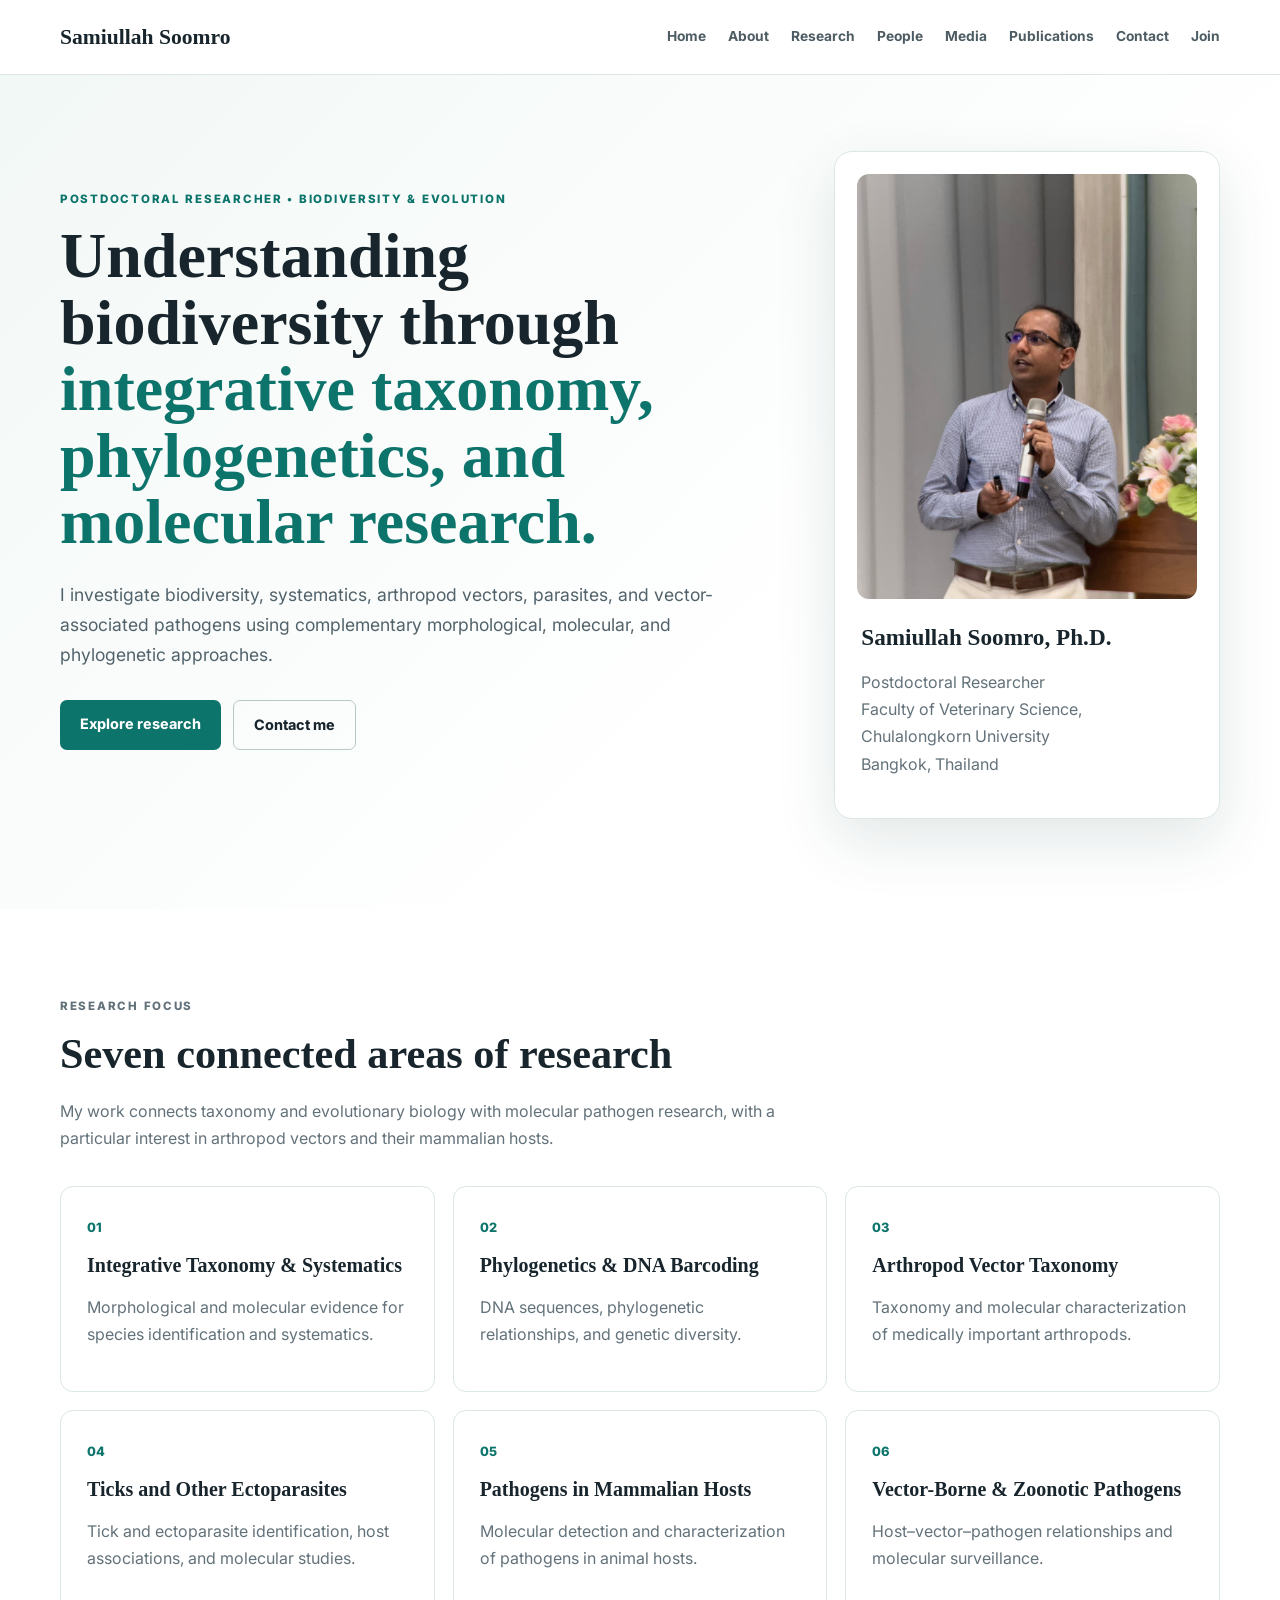
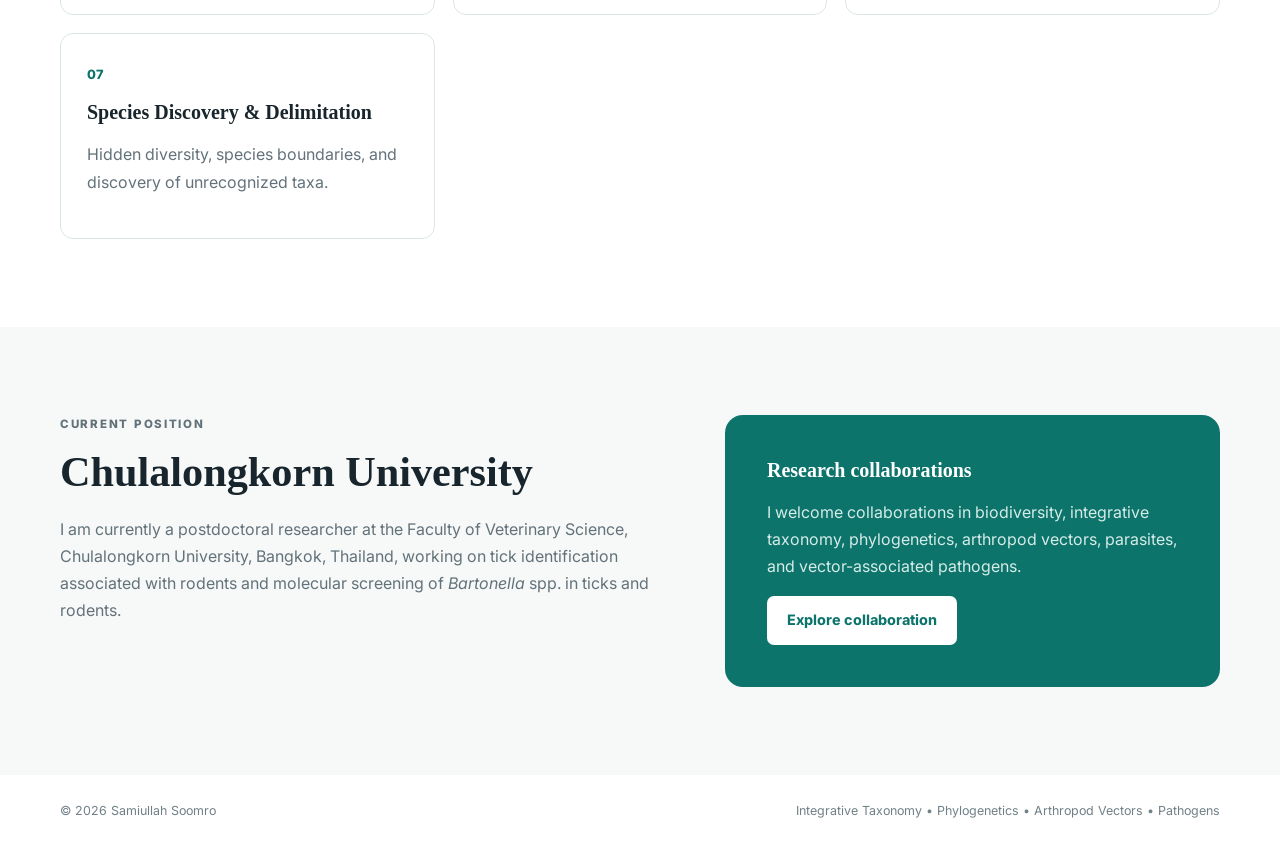
==== commit 03efbd38: "Add files via upload" ====
--- a/index.html
+++ b/index.html
@@ -1,81 +1,2 @@
-<!doctype html>
-<html lang="en">
-<head>
-<meta charset="utf-8"><meta name="viewport" content="width=device-width,initial-scale=1">
-<meta name="description" content="Samiullah Soomro, Ph.D. — biodiversity, integrative taxonomy, DNA barcoding, phylogenetics, species delimitation, arthropod vectors and pathogens.">
-<title>Samiullah Soomro, Ph.D. | Academic Researcher</title>
-<link rel="stylesheet" href="style.css">
-<link rel="preconnect" href="https://fonts.googleapis.com"><link rel="preconnect" href="https://fonts.gstatic.com" crossorigin>
-<link href="https://fonts.googleapis.com/css2?family=Inter:wght@400;500;600;700&family=Source+Serif+4:wght@600;700&display=swap" rel="stylesheet">
-</head>
-<body>
-<header><div class="container nav"><a class="brand" href="#home">Samiullah Soomro</a><button class="menu" aria-label="Menu">☰</button>
-<nav id="nav"><a href="#about">About</a><a href="#research">Research</a><a href="#experience">Experience</a><a href="#publications">Publications</a><a href="#skills">Skills</a><a href="#contact">Contact</a></nav></div></header>
-
-<main>
-<section id="home" class="hero"><div class="container hero-grid"><div>
-<p class="eyebrow">Postdoctoral Researcher • Biodiversity & Evolution</p>
-<h1>Exploring biodiversity through <span>integrative taxonomy, phylogenetics, and molecular approaches.</span></h1>
-<p class="lead">I am a researcher working at the intersection of biodiversity, taxonomy and systematics, DNA barcoding, phylogenetics, arthropods, parasites, and vector-associated pathogens.</p>
-<div class="buttons"><a class="btn primary" href="#research">Explore my research</a><a class="btn secondary" href="#contact">Contact me</a></div>
-<div class="links"><a href="https://scholar.google.com.pk/citations?user=Foowpx8AAAAJ&hl=en" target="_blank" rel="noopener">Google Scholar</a><a href="mailto:samiullah.s@chula.ac.th">Email</a></div>
-</div>
-<aside class="hero-card"><div class="avatar">SS</div><h2>Samiullah Soomro, Ph.D.</h2><p>Postdoctoral Researcher</p><p class="muted">Faculty of Veterinary Science<br>Chulalongkorn University<br>Bangkok, Thailand</p><hr><strong>Research themes</strong><ul><li>Integrative taxonomy & systematics</li><li>DNA barcoding & phylogenetics</li><li>Species delimitation</li><li>Arthropod vectors & pathogens</li></ul></aside></div></section>
-
-<section id="about" class="section"><div class="container narrow"><p class="eyebrow">About me</p><h2>Biodiversity researcher connecting taxonomy, evolution, and pathogen research.</h2>
-<p>During and after my Ph.D., my research has focused on biodiversity, taxonomy and systematics, molecular characterization, DNA barcoding, and phylogenetics, with expertise in arthropods, parasites, and vector-associated pathogens.</p>
-<p>I integrate field collections, morphological and molecular approaches, and phylogenetic analyses to investigate species diversity, evolutionary relationships, and systematics of medically and ecologically important organisms.</p>
-<p>My research interests include species discovery, species delimitation, integrative taxonomy, and the use of museum collections with modern molecular approaches.</p></div></section>
-
-<section id="research" class="section alt"><div class="container"><p class="eyebrow">Research</p><h2>Research interests</h2><div class="cards">
-<article><b>01</b><h3>Integrative taxonomy</h3><p>Integrating morphological and molecular evidence to investigate species diversity, systematics, and species boundaries in entomology and parasitology.</p></article>
-<article><b>02</b><h3>Phylogenetics & DNA barcoding</h3><p>Phylogenetic analysis, DNA barcoding, sequence comparison, and evolutionary inference to resolve relationships among taxa.</p></article>
-<article><b>03</b><h3>Species delimitation</h3><p>Investigating cryptic and hidden diversity using molecular, morphological, and comparative approaches.</p></article>
-<article><b>04</b><h3>Arthropod vectors</h3><p>Taxonomy and molecular characterization of medically and ecologically important arthropods, including ticks, fleas, and sand flies.</p></article>
-<article><b>05</b><h3>Parasites & pathogens</h3><p>Molecular detection and genetic characterization of vector-associated pathogens and parasites in animal hosts and arthropod vectors.</p></article>
-<article><b>06</b><h3>Biodiversity & distribution</h3><p>Field-based biodiversity research, ecological distribution, genetic diversity, and spatial and temporal patterns.</p></article>
-</div></div></section>
-
-<section id="experience" class="section"><div class="container"><p class="eyebrow">Research experience</p><h2>Academic & research experience</h2>
-<div class="timeline">
-<div><time>Nov 2025 – Oct 2026</time><div><h3>C2F Postdoctoral Fellow</h3><strong>Chulalongkorn University • Bangkok, Thailand</strong><p>Tick species identification on rodents and molecular screening for <em>Bartonella</em> spp. in ticks and rodents in Thailand.</p></div></div>
-<div><time>2021 – 2022</time><div><h3>Research Project Member</h3><strong>National Geographic Society</strong><p>Cataloging of Orthopteran species from the Thar Desert, Sindh, Pakistan.</p></div></div>
-<div><time>2018 – 2019</time><div><h3>Research Associate</h3><strong>Higher Education Commission (HEC), Pakistan</strong><p>Biodiversity and partial molecular characterization of Orthopteran species from Thar, Sindh.</p></div></div>
-</div></div></section>
-
-<section class="section alt"><div class="container"><p class="eyebrow">Education</p><h2>Academic background</h2><div class="education">
-<div><span>2022–2025</span><h3>Ph.D., VST (Parasitology and Entomology)</h3><p>Chulalongkorn University, Bangkok, Thailand</p></div>
-<div><span>2017–2019</span><h3>M.Phil., Zoology (Entomology)</h3><p>University of Sindh, Jamshoro, Pakistan</p></div>
-<div><span>2014–2016</span><h3>M.Sc., Zoology</h3><p>Quaid-i-Azam University, Islamabad, Pakistan</p></div>
-<div><span>2011–2014</span><h3>B.Sc., Zoology</h3><p>Shah Abdul Latif University, Khairpur, Pakistan</p></div>
-</div></div></section>
-
-<section id="publications" class="section"><div class="container"><p class="eyebrow">Publications</p><h2>Selected peer-reviewed publications</h2>
-<div class="pub"><time>2025</time><div><h3>A comprehensive genetic and phylogenetic study of <em>Trypanosoma</em> spp. in bats and sand flies from shared habitats in Thailand.</h3><p>Soomro S, Tuangpermsub S, Ngamprasertwong T, Kaewthamasorn M. <em>Parasites & Vectors</em> 18, 298.</p><a href="https://doi.org/10.1186/s13071-025-06934-5" target="_blank">DOI →</a></div></div>
-<div class="pub"><time>2025</time><div><h3>Molecular characterization of the oriental cat flea, <em>Ctenocephalides orientis</em>, parasitizing goats based on nuclear and mitochondrial protein-coding genes.</h3><p>Ghauri MSZ, Soomro S, Arnuphapprasert A, Kaewthamasorn M. <em>Current Research in Parasitology & Vector-Borne Diseases</em> 8:100286.</p><a href="https://doi.org/10.1016/j.crpvbd.2025.100286" target="_blank">DOI →</a></div></div>
-<div class="pub"><time>2025</time><div><h3>An integrative taxonomic approach reveals two putatively novel species of phlebotomine sand fly (Diptera: Psychodidae) in Thailand.</h3><p>Soomro S, Tuangpermsub S, Ngamprasertwong T, Kaewthamasorn M. <em>Parasites & Vectors</em> 18(1):1.</p><a href="https://doi.org/10.1186/s13071-024-06640-8" target="_blank">DOI →</a></div></div>
-<div class="pub"><time>2024</time><div><h3>Molecular detection and genetic characterization of hemotropic mycoplasmas in goats and fleas from Thailand.</h3><p>Ghauri MS, Soomro S, Novianto D, Arnuphapprasert A, Kaewthamasorn M. <em>Scientific Reports</em> 14:29702.</p><a href="https://doi.org/10.1038/s41598-024-81525-5" target="_blank">DOI →</a></div></div>
-<div class="pub"><time>2024</time><div><h3>Biodiversity and systematics status of band-winged grasshoppers, Oedipodinae Walker, 1871 (Orthoptera: Acrididae) from Thar Desert, Pakistan.</h3><p>Sultana R, Lal M, Soomro S, Kumar S, Samejo AA. <em>Pakistan Journal of Zoology</em> 56(1):307.</p><a href="http://dx.doi.org/10.17582/journal.pjz/20220301100328" target="_blank">DOI →</a></div></div>
-<div class="pub"><time>2023</time><div><h3>Taxonomic and morphological studies on the genus <em>Chrotogonus</em> Serville, 1838 (Pyrgomorphidae: Orthoptera) from Pakistan, with reference to their habitats.</h3><p>Soomro S, Sultana R. <em>Baghdad Science Journal</em> 20(6).</p><a href="https://doi.org/10.21123/bsj.2023.7087" target="_blank">DOI →</a></div></div>
-<div class="pub"><time>2021</time><div><h3>Morphometric variations in the genus <em>Chrotogonus</em> Serville, 1838 (Pyrgomorphidae: Orthoptera) from Sindh, Pakistan.</h3><p>Soomro S, Sultana R. <em>Iranian Journal of Animal Biosystematics</em> 17(2):102–114.</p><a href="https://doi.org/10.22067/ijab.2021.63432.0" target="_blank">DOI →</a></div></div>
-<p>Additional publications are available on <a href="https://scholar.google.com.pk/citations?user=Foowpx8AAAAJ&hl=en" target="_blank">Google Scholar</a>.</p>
-</div></section>
-
-<section id="skills" class="section alt"><div class="container"><p class="eyebrow">Methods & expertise</p><h2>Research & technical skills</h2><div class="skills">
-<div><h3>Molecular biology</h3><p>DNA extraction; conventional PCR; nested and hemi-nested PCR; RT-qPCR; pathogen molecular detection; cloning.</p></div>
-<div><h3>Bioinformatics</h3><p>BLAST; MEGA 7; BioEdit; ClustalX2; DnaSP6; PopART; FigTree; R/RStudio.</p></div>
-<div><h3>Evolutionary genetics</h3><p>Phylogenetic analysis; genetic diversity; haplotype networks; pairwise genetic distances; species delimitation; comparative sequence analysis.</p></div>
-<div><h3>Ecology & spatial analysis</h3><p>Ecological modeling; spatial and temporal distribution analysis; ArcMap 10.7.1; GIS.</p></div>
-<div><h3>Specimen & microscopy</h3><p>Microscopy, specimen handling, morphological analysis, and scientific illustration using Adobe Illustrator.</p></div>
-<div><h3>Field research</h3><p>CDC light-trap collection of sand flies; collection of grasshoppers, beetles, and moths; bat and blood collection; goat blood collection; arthropod dissection.</p></div>
-</div></div></section>
-
-<section class="section"><div class="container split"><div><p class="eyebrow">Professional profile</p><h2>Academic service, awards & training</h2><h3>Peer review</h3><p>Reviewer for <em>Acta Tropica</em>, <em>Frontiers in Microbiomes</em>, <em>Biochemical Genetics</em>, <em>Frontiers in Veterinary Science</em>, <em>Pakistan Journal of Zoology</em>, <em>Punjab University Journal of Zoology</em>, and <em>Asian Journal of Biology</em>.</p><h3>Awards</h3><p>1st Position, Poster Presentation (2019); 2nd Position, Poster Presentation (2018).</p></div>
-<div class="metric"><p class="eyebrow">Google Scholar • September 2026</p><div class="metrics"><div><b>154</b><span>Citations</span></div><div><b>6</b><span>h-index</span></div><div><b>4</b><span>i10-index</span></div></div><hr><p>Selected training includes phylogenomics and integrated taxonomy, Oxford Nanopore long-read sequencing, PacBio HiFi sequencing, R, genomics, GIS, data science, and machine learning.</p></div></div></section>
-
-<section id="contact" class="section contact"><div class="container contact-grid"><div><p class="eyebrow">Contact</p><h2>Let's connect</h2><p>I welcome research collaborations and discussions related to biodiversity, taxonomy, phylogenetics, arthropod vectors, parasites, and vector-associated pathogens.</p></div>
-<div class="contact-card"><p><b>Email</b><br><a href="mailto:samiullah.s@chula.ac.th">samiullah.s@chula.ac.th</a><br><a href="mailto:soomro.samiullah@yahoo.com">soomro.samiullah@yahoo.com</a></p><p><b>Affiliation</b><br>Faculty of Veterinary Science<br>Chulalongkorn University<br>Bangkok, Thailand</p><p><b>Google Scholar</b><br><a href="https://scholar.google.com.pk/citations?user=Foowpx8AAAAJ&hl=en" target="_blank">View profile →</a></p></div></div></section>
-</main>
-<footer><div class="container footer"><span>© <span id="year"></span> Samiullah Soomro</span><span>Biodiversity • Integrative Taxonomy • Phylogenetics</span></div></footer>
-<script>document.getElementById("year").textContent=new Date().getFullYear();const b=document.querySelector(".menu"),n=document.querySelector("#nav");b.onclick=()=>n.classList.toggle("open");document.querySelectorAll("#nav a").forEach(a=>a.onclick=()=>n.classList.remove("open"));</script>
-</body></html>+<!doctype html><html lang="en"><head><meta charset="utf-8"><meta name="viewport" content="width=device-width,initial-scale=1"><meta name="description" content="Samiullah Soomro, Ph.D. academic research website"><title>Home | Samiullah Soomro</title><link rel="stylesheet" href="style.css"><link rel="preconnect" href="https://fonts.googleapis.com"><link href="https://fonts.googleapis.com/css2?family=Inter:wght@400;500;600;700&display=swap" rel="stylesheet"></head><body><header><div class="container nav"><a class="brand" href="index.html">Samiullah Soomro</a><button class="menu">☰</button><nav><a href="index.html">Home</a><a href="about.html">About</a><a href="research.html">Research</a><a href="people.html">People</a><a href="media.html">Media</a><a href="publications.html">Publications</a><a href="contact.html">Contact</a><a href="join.html">Join</a></nav></div></header><main><section class="hero"><div class="container hero-grid"><div><p class="eyebrow">Postdoctoral Researcher • Biodiversity & Evolution</p><h1>Understanding biodiversity through <span>integrative taxonomy, phylogenetics, and molecular research.</span></h1><p class="lead">I investigate biodiversity, systematics, arthropod vectors, parasites, and vector-associated pathogens using complementary morphological, molecular, and phylogenetic approaches.</p><div class="buttons"><a class="btn primary" href="research.html">Explore research</a><a class="btn secondary" href="contact.html">Contact me</a></div></div><aside class="profile-card"><img src="profile.jpg" alt="Samiullah Soomro presenting at an academic event"><div class="caption"><strong>Samiullah Soomro, Ph.D.</strong><p class="muted">Postdoctoral Researcher<br>Faculty of Veterinary Science, Chulalongkorn University<br>Bangkok, Thailand</p></div></aside></div></section>
+<section class="section"><div class="container"><p class="eyebrow">Research focus</p><h2>Seven connected areas of research</h2><p class="section-intro">My work connects taxonomy and evolutionary biology with molecular pathogen research, with a particular interest in arthropod vectors and their mammalian hosts.</p><div class="cards"><a class="card" href="research.html#taxonomy"><span class="num">01</span><h3>Integrative Taxonomy & Systematics</h3><p>Morphological and molecular evidence for species identification and systematics.</p></a><a class="card" href="research.html#phylogeny"><span class="num">02</span><h3>Phylogenetics & DNA Barcoding</h3><p>DNA sequences, phylogenetic relationships, and genetic diversity.</p></a><a class="card" href="research.html#vectors"><span class="num">03</span><h3>Arthropod Vector Taxonomy</h3><p>Taxonomy and molecular characterization of medically important arthropods.</p></a><a class="card" href="research.html#ticks"><span class="num">04</span><h3>Ticks and Other Ectoparasites</h3><p>Tick and ectoparasite identification, host associations, and molecular studies.</p></a><a class="card" href="research.html#hosts"><span class="num">05</span><h3>Pathogens in Mammalian Hosts</h3><p>Molecular detection and characterization of pathogens in animal hosts.</p></a><a class="card" href="research.html#pathogens"><span class="num">06</span><h3>Vector-Borne & Zoonotic Pathogens</h3><p>Host–vector–pathogen relationships and molecular surveillance.</p></a><a class="card" href="research.html#species"><span class="num">07</span><h3>Species Discovery & Delimitation</h3><p>Hidden diversity, species boundaries, and discovery of unrecognized taxa.</p></a></div></div></section><section class="section alt"><div class="container split"><div><p class="eyebrow">Current position</p><h2>Chulalongkorn University</h2><p>I am currently a postdoctoral researcher at the Faculty of Veterinary Science, Chulalongkorn University, Bangkok, Thailand, working on tick identification associated with rodents and molecular screening of <em>Bartonella</em> spp. in ticks and rodents.</p></div><div class="cta"><h3>Research collaborations</h3><p>I welcome collaborations in biodiversity, integrative taxonomy, phylogenetics, arthropod vectors, parasites, and vector-associated pathogens.</p><a class="btn" href="join.html">Explore collaboration</a></div></div></section></main><footer><div class="container footer"><span>© <span id="year"></span> Samiullah Soomro</span><span>Integrative Taxonomy • Phylogenetics • Arthropod Vectors • Pathogens</span></div></footer><script>year.textContent=new Date().getFullYear();menu.onclick=()=>nav.classList.toggle('open')</script><script>const nav=document.querySelector("nav"),menu=document.querySelector(".menu"),year=document.getElementById("year")</script></body></html>
--- a/style.css
+++ b/style.css
@@ -1 +1 @@
-*{box-sizing:border-box}html{scroll-behavior:smooth}body{margin:0;color:#17212b;font-family:Inter,Arial,sans-serif;line-height:1.7}a{color:inherit}.container{width:min(1120px,92%);margin:auto}.narrow{max-width:850px}header{position:sticky;top:0;z-index:20;background:#fffffff2;backdrop-filter:blur(12px);border-bottom:1px solid #e5ecea}.nav{height:72px;display:flex;align-items:center;justify-content:space-between}.brand{font:700 1.35rem "Source Serif 4",Georgia,serif;text-decoration:none}.nav nav{display:flex;gap:22px}.nav nav a{text-decoration:none;font-size:.86rem;font-weight:600;color:#4b5963}.menu{display:none;border:0;background:none;font-size:1.5rem}.hero{padding:92px 0 80px;background:linear-gradient(135deg,#f3f8f7,#fff 60%)}.hero-grid{display:grid;grid-template-columns:1.55fr .75fr;gap:70px;align-items:center}.eyebrow{text-transform:uppercase;letter-spacing:.13em;font-size:.74rem;font-weight:700;color:#0d756b;margin:0 0 13px}.hero h1{font:700 clamp(2.5rem,5vw,4.55rem)/1.06 "Source Serif 4",Georgia,serif;margin:0 0 24px}.hero h1 span{color:#0d756b}.lead{font-size:1.1rem;color:#53616a}.buttons{display:flex;gap:12px;margin:30px 0}.btn{display:inline-block;padding:12px 20px;border-radius:7px;text-decoration:none;font-weight:700;font-size:.9rem}.primary{background:#0d756b;color:white}.secondary{border:1px solid #b9c8c6}.links{display:flex;gap:20px;font-size:.88rem;font-weight:600}.hero-card{background:white;border:1px solid #dfe8e6;border-radius:16px;padding:30px;box-shadow:0 18px 50px #1e464c17}.avatar{width:84px;height:84px;border-radius:50%;background:#0d756b;color:white;display:grid;place-items:center;font:700 1.6rem "Source Serif 4",serif}.hero-card h2{font:700 1.55rem "Source Serif 4",serif}.muted,.hero-card p{color:#607079}.hero-card hr{border:0;border-top:1px solid #e5ecea;margin:22px 0}.section{padding:88px 0}.alt{background:#f6f9f8}.section h2{font:700 clamp(2rem,3.4vw,3rem)/1.15 "Source Serif 4",Georgia,serif;margin:0 0 22px}.section p{color:#596971}.cards,.skills{display:grid;grid-template-columns:repeat(3,1fr);gap:18px;margin-top:35px}.cards article,.skills>div{background:white;border:1px solid #dfe7e5;border-radius:12px;padding:28px}.cards b{color:#0d756b}.cards h3,.skills h3{font:700 1.25rem "Source Serif 4",serif;margin:15px 0 8px}.timeline>div{display:grid;grid-template-columns:160px 1fr;gap:30px;padding:27px 0;border-top:1px solid #dfe6e4}.timeline time,.education span{font-weight:700;color:#0d756b}.timeline h3{font:700 1.3rem "Source Serif 4",serif;margin:0}.timeline strong{font-size:.9rem}.education{display:grid;grid-template-columns:1fr 1fr;gap:18px}.education>div{border-left:3px solid #0d756b;padding:5px 20px}.education h3{font:700 1.2rem "Source Serif 4",serif}.pub{display:grid;grid-template-columns:75px 1fr;gap:25px;padding:25px 0;border-top:1px solid #dfe6e4}.pub time{font-weight:700;color:#0d756b}.pub h3{font:700 1.08rem/1.45 "Source Serif 4",serif;margin:0 0 6px}.pub a{font-weight:700;color:#0d756b;text-decoration:none}.split,.contact-grid{display:grid;grid-template-columns:1.15fr .85fr;gap:60px}.metric{background:#f5f9f8;border:1px solid #d7e4e1;border-radius:14px;padding:30px}.metrics{display:grid;grid-template-columns:repeat(3,1fr);text-align:center}.metrics b{display:block;font:700 2rem "Source Serif 4",serif;color:#0d756b}.metrics span{font-size:.76rem;color:#64737a}.contact{background:#112c2a;color:white}.contact h2{color:white}.contact p{color:#c7d5d2}.contact-card{border-left:1px solid #46605d;padding-left:35px}.contact-card a{color:#bde4de}.footer{display:flex;justify-content:space-between;padding:25px 0;background:#0b1e1d;color:#b7c7c4;font-size:.78rem}.footer:before{content:"";position:absolute;left:0;right:0;height:74px;background:#0b1e1d;z-index:-1}@media(max-width:850px){.nav nav{display:none;position:absolute;top:72px;left:0;right:0;background:white;padding:20px;flex-direction:column}.nav nav.open{display:flex}.menu{display:block}.hero-grid,.split,.contact-grid{grid-template-columns:1fr}.cards,.skills{grid-template-columns:1fr 1fr}.education{grid-template-columns:1fr}}@media(max-width:540px){.cards,.skills{grid-template-columns:1fr}.hero h1{font-size:2.5rem}.buttons{flex-direction:column}.btn{text-align:center}.timeline>div{grid-template-columns:1fr;gap:6px}.pub{grid-template-columns:55px 1fr}.footer{flex-direction:column;gap:8px}}+*{box-sizing:border-box}html{scroll-behavior:smooth}body{margin:0;color:#18252c;font-family:Inter,Arial,sans-serif;line-height:1.7}a{color:inherit}.container{width:min(1160px,92%);margin:auto}header{position:sticky;top:0;z-index:20;background:#fffffff5;backdrop-filter:blur(12px);border-bottom:1px solid #dce7e4}.nav{height:74px;display:flex;align-items:center;justify-content:space-between}.brand{font:700 1.35rem Georgia,serif;text-decoration:none}nav{display:flex;gap:22px}nav a{text-decoration:none;font-size:.86rem;font-weight:700;color:#4d5b62}nav a:hover{color:#0d746b}.menu{display:none;border:0;background:none;font-size:1.5rem}.hero{padding:76px 0 90px;background:linear-gradient(135deg,#f2f8f6,#fff 65%)}.hero-grid{display:grid;grid-template-columns:1.35fr .75fr;gap:80px;align-items:center}.eyebrow{text-transform:uppercase;letter-spacing:.15em;font-size:.72rem;font-weight:800;color:#0d746b;margin:0 0 14px}h1,h2,h3{font-family:Georgia,serif}h1{font-size:clamp(2.7rem,5vw,4.8rem);line-height:1.04;margin:0 0 24px}h1 span{color:#0d746b}h2{font-size:clamp(2rem,3.3vw,3rem);line-height:1.12;margin:0 0 20px}h3{font-size:1.25rem;line-height:1.3;margin:0 0 8px}.lead{font-size:1.1rem;color:#52626a}.buttons{display:flex;gap:12px;margin:30px 0}.btn{display:inline-block;padding:12px 20px;border-radius:7px;text-decoration:none;font-weight:750;font-size:.9rem}.primary{background:#0d746b;color:#fff}.secondary{border:1px solid #b8c9c5}.profile-card{background:#fff;border:1px solid #dce7e4;border-radius:18px;padding:22px;box-shadow:0 22px 60px #133e3a1f}.profile-card img{width:100%;aspect-ratio:4/5;object-fit:cover;object-position:center 28%;border-radius:12px}.caption{padding:17px 4px 2px}.caption strong{font:700 1.45rem Georgia,serif}.muted,.card p,.section p{color:#63727a}.section{padding:88px 0}.alt{background:#f6f9f8}.narrow{max-width:870px}.section-intro{max-width:760px}.cards{display:grid;grid-template-columns:repeat(3,1fr);gap:18px;margin-top:34px}.card{display:block;border:1px solid #dce7e4;border-radius:13px;padding:26px;background:#fff;text-decoration:none;transition:.2s}.card:hover{transform:translateY(-3px);box-shadow:0 14px 34px #133e3a14}.num{color:#0d746b;font-weight:800;font-size:.8rem}.card h3{margin-top:12px}.research-tags{display:flex;flex-wrap:wrap;gap:7px;margin-top:16px}.tag{border:1px solid #cfe0dc;border-radius:999px;padding:3px 9px;font-size:.7rem;color:#4d6663}.split,.contact-grid{display:grid;grid-template-columns:1.1fr .9fr;gap:60px}.timeline>div{display:grid;grid-template-columns:160px 1fr;gap:28px;padding:25px 0;border-top:1px solid #dce7e4}.timeline time,.pub time{font-weight:750;color:#0d746b}.education{display:grid;grid-template-columns:1fr 1fr;gap:18px}.edu{border-left:3px solid #0d746b;padding:4px 18px}.edu span{font-size:.78rem;color:#0d746b;font-weight:800}.people{display:grid;grid-template-columns:repeat(2,1fr);gap:20px;margin-top:35px}.person{display:flex;gap:20px;border:1px solid #dce7e4;border-radius:14px;padding:22px}.initial{width:86px;height:86px;flex:0 0 86px;border-radius:50%;background:#dcefeb;color:#0d746b;display:grid;place-items:center;font:700 1.7rem Georgia,serif}.pub{display:grid;grid-template-columns:80px 1fr;gap:24px;padding:25px 0;border-top:1px solid #dce7e4}.pub h3{font-size:1.08rem}.pub a{color:#0d746b;font-weight:750;text-decoration:none}.skills,.media-grid{display:grid;grid-template-columns:repeat(3,1fr);gap:18px}.skill,.media-card{border:1px solid #dce7e4;border-radius:13px;padding:25px;background:#fff}.media-card{min-height:180px;background:linear-gradient(135deg,#eaf3f1,#f8fbfa);display:flex;flex-direction:column;justify-content:flex-end}.contact{background:#0e2927;color:#fff}.contact p{color:#c4d4d1}.contact-card{border-left:1px solid #49635f;padding-left:35px}.contact-card a{color:#b9e0da}.cta{background:#0d746b;color:#fff;border-radius:18px;padding:42px}.cta p{color:#d5ece8}.cta .btn{background:#fff;color:#0d746b}.footer{padding:25px 0;display:flex;justify-content:space-between;color:#718087;font-size:.78rem}@media(max-width:900px){nav{display:none;position:absolute;top:74px;left:0;right:0;background:#fff;padding:18px 4%;flex-direction:column}nav.open{display:flex}.menu{display:block}.hero-grid,.split,.contact-grid{grid-template-columns:1fr}.cards,.skills,.media-grid{grid-template-columns:1fr 1fr}}@media(max-width:580px){.cards,.skills,.media-grid,.people,.education{grid-template-columns:1fr}.hero h1{font-size:2.65rem}.buttons{flex-direction:column}.btn{text-align:center}.timeline>div,.pub{grid-template-columns:1fr;gap:7px}.footer{flex-direction:column;gap:7px}}
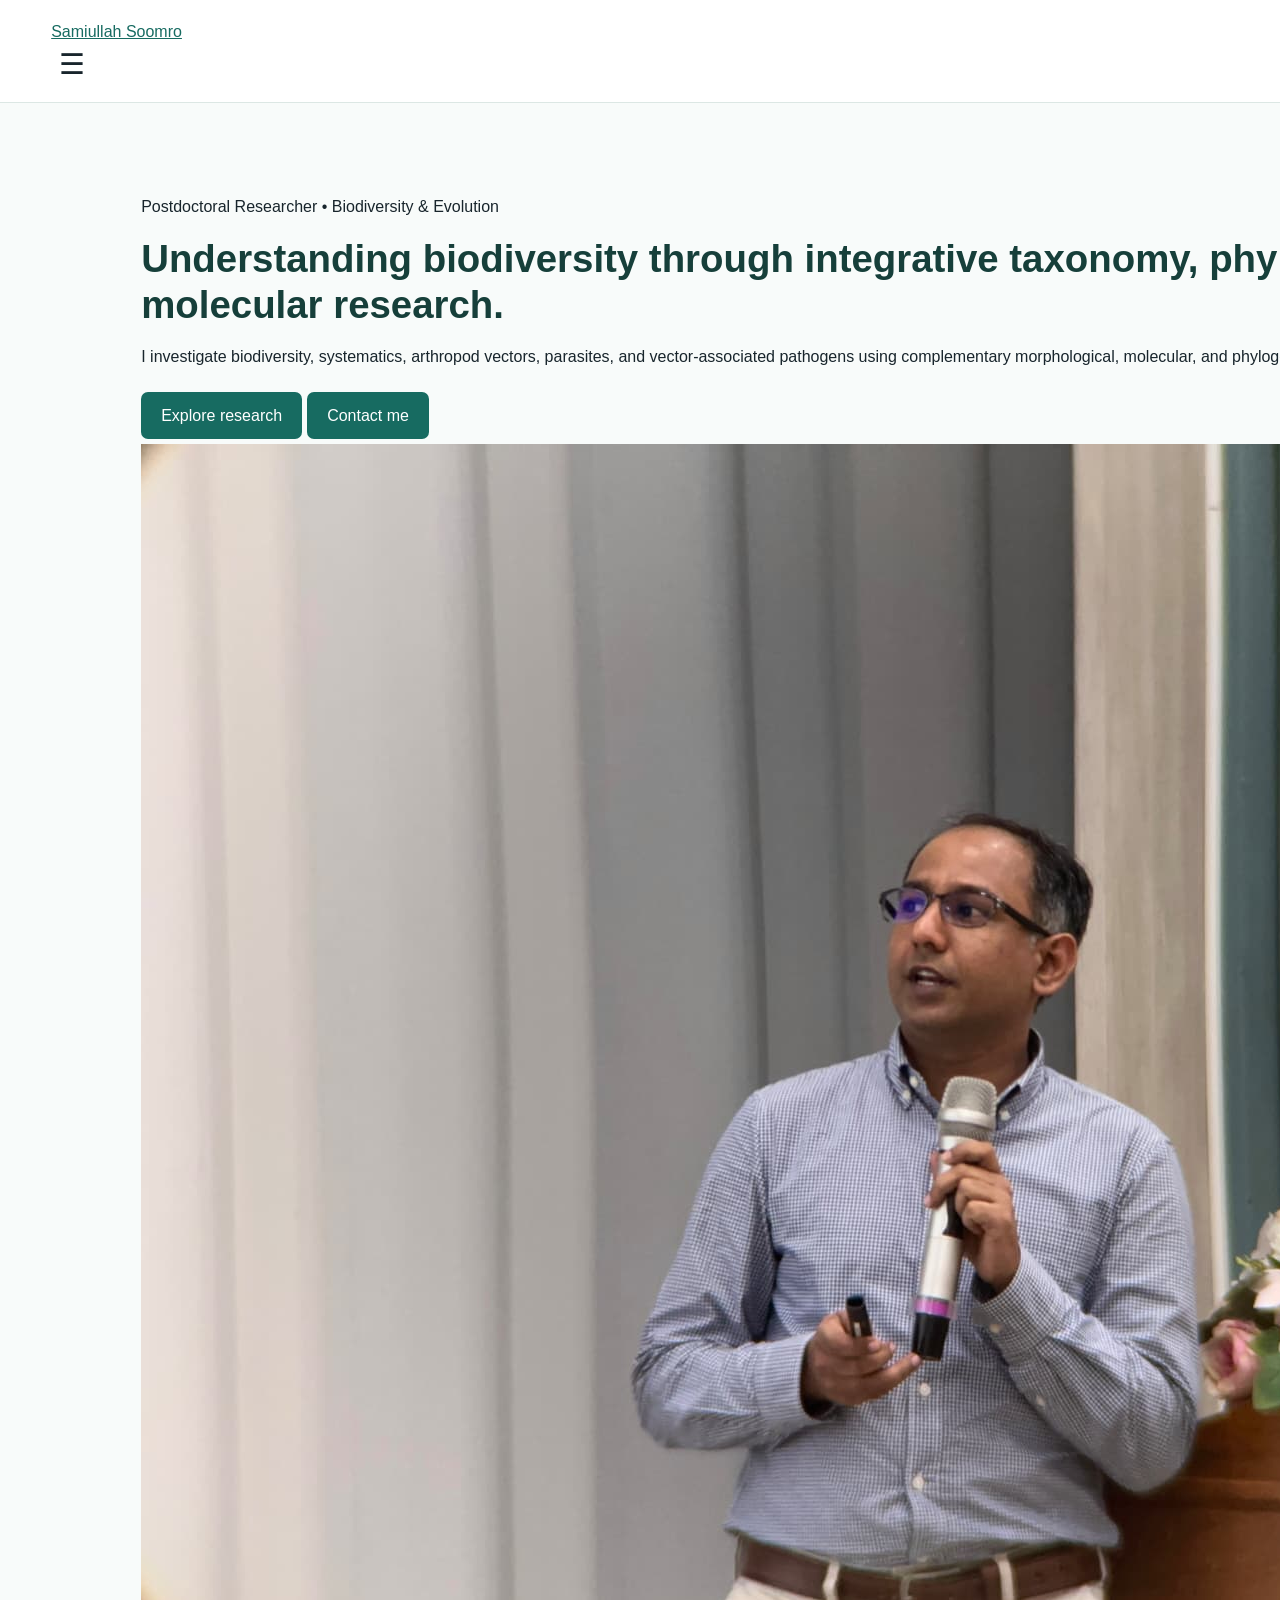
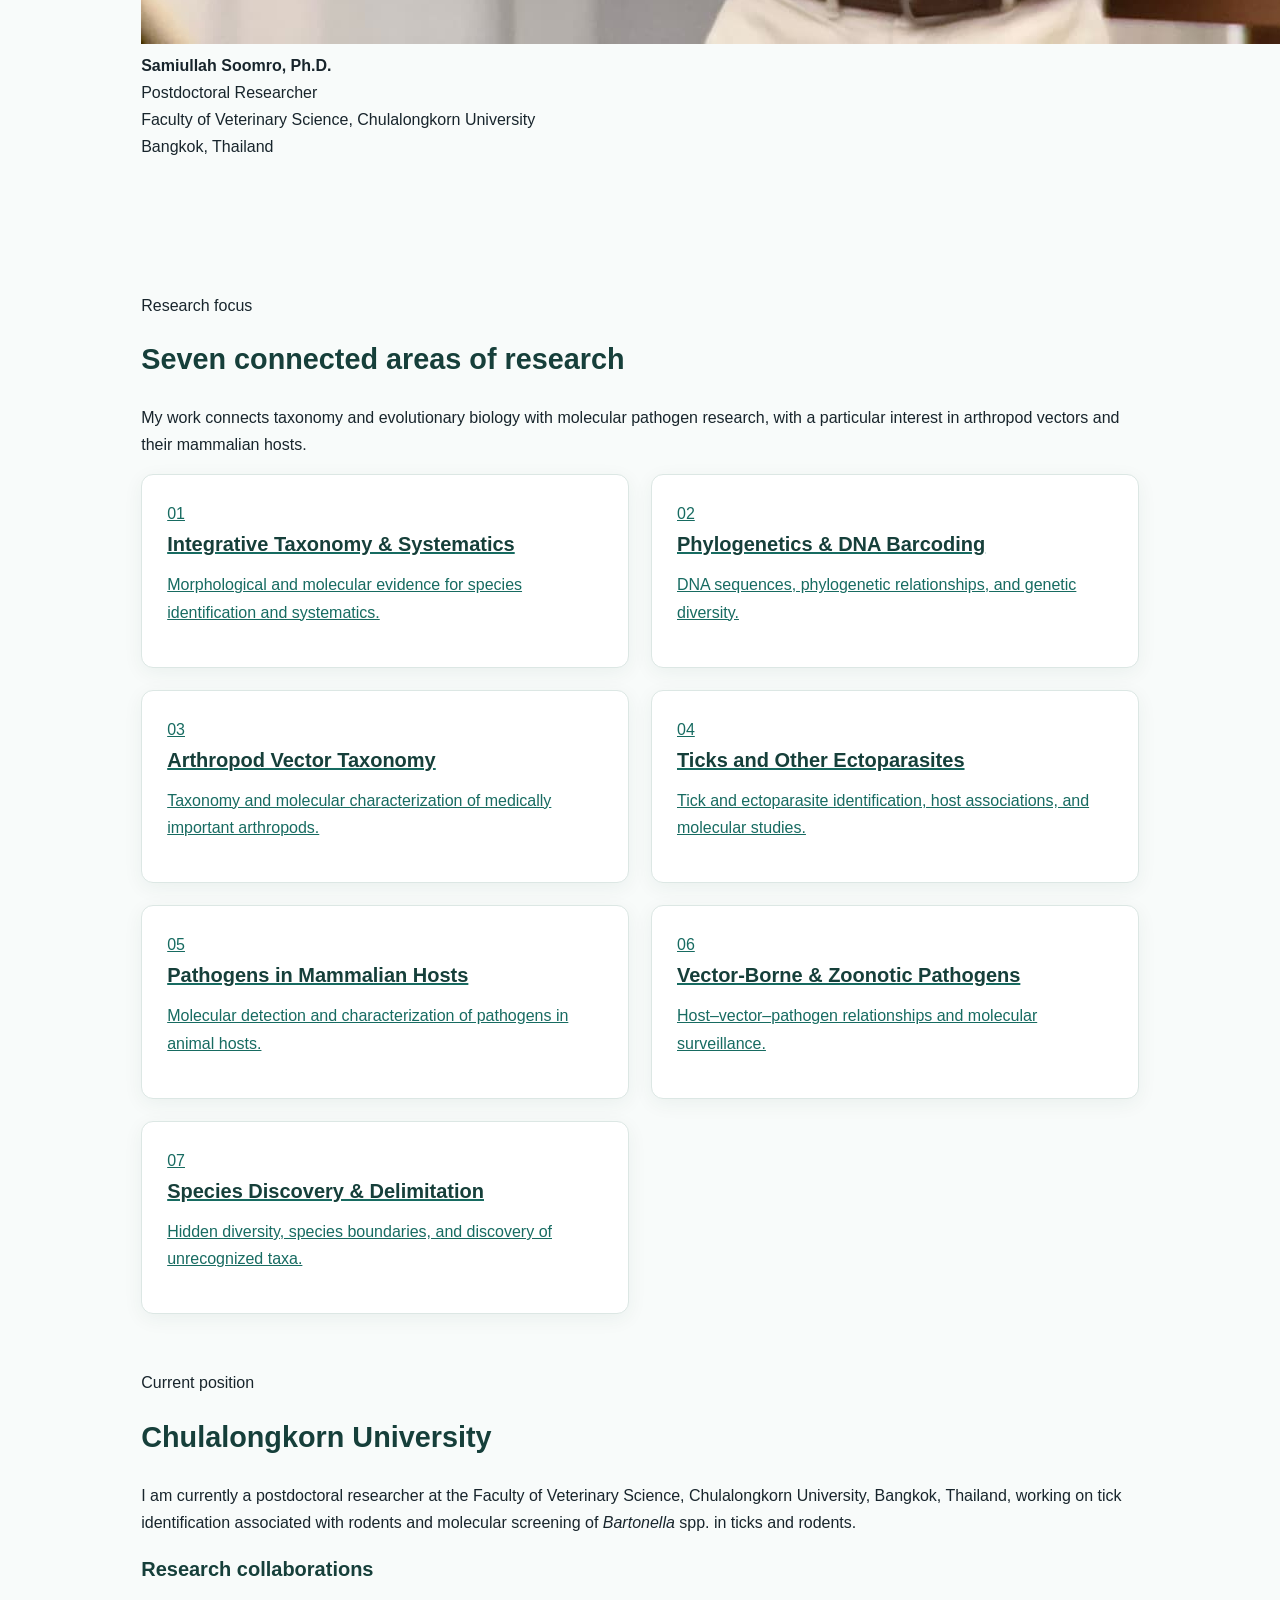
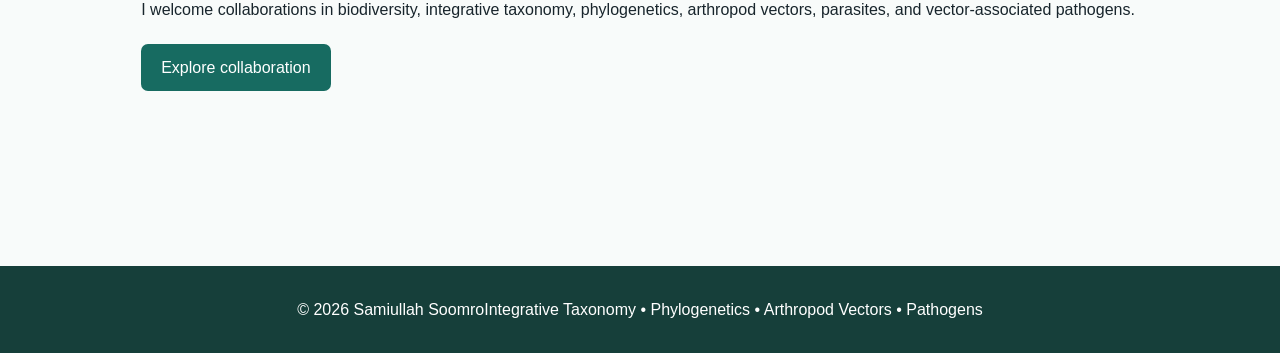
==== commit 2ffd37e0: "Update index.html" ====
--- a/index.html
+++ b/index.html
@@ -1,2 +1,2 @@
 <!doctype html><html lang="en"><head><meta charset="utf-8"><meta name="viewport" content="width=device-width,initial-scale=1"><meta name="description" content="Samiullah Soomro, Ph.D. academic research website"><title>Home | Samiullah Soomro</title><link rel="stylesheet" href="style.css"><link rel="preconnect" href="https://fonts.googleapis.com"><link href="https://fonts.googleapis.com/css2?family=Inter:wght@400;500;600;700&display=swap" rel="stylesheet"></head><body><header><div class="container nav"><a class="brand" href="index.html">Samiullah Soomro</a><button class="menu">☰</button><nav><a href="index.html">Home</a><a href="about.html">About</a><a href="research.html">Research</a><a href="people.html">People</a><a href="media.html">Media</a><a href="publications.html">Publications</a><a href="contact.html">Contact</a><a href="join.html">Join</a></nav></div></header><main><section class="hero"><div class="container hero-grid"><div><p class="eyebrow">Postdoctoral Researcher • Biodiversity & Evolution</p><h1>Understanding biodiversity through <span>integrative taxonomy, phylogenetics, and molecular research.</span></h1><p class="lead">I investigate biodiversity, systematics, arthropod vectors, parasites, and vector-associated pathogens using complementary morphological, molecular, and phylogenetic approaches.</p><div class="buttons"><a class="btn primary" href="research.html">Explore research</a><a class="btn secondary" href="contact.html">Contact me</a></div></div><aside class="profile-card"><img src="profile.jpg" alt="Samiullah Soomro presenting at an academic event"><div class="caption"><strong>Samiullah Soomro, Ph.D.</strong><p class="muted">Postdoctoral Researcher<br>Faculty of Veterinary Science, Chulalongkorn University<br>Bangkok, Thailand</p></div></aside></div></section>
-<section class="section"><div class="container"><p class="eyebrow">Research focus</p><h2>Seven connected areas of research</h2><p class="section-intro">My work connects taxonomy and evolutionary biology with molecular pathogen research, with a particular interest in arthropod vectors and their mammalian hosts.</p><div class="cards"><a class="card" href="research.html#taxonomy"><span class="num">01</span><h3>Integrative Taxonomy & Systematics</h3><p>Morphological and molecular evidence for species identification and systematics.</p></a><a class="card" href="research.html#phylogeny"><span class="num">02</span><h3>Phylogenetics & DNA Barcoding</h3><p>DNA sequences, phylogenetic relationships, and genetic diversity.</p></a><a class="card" href="research.html#vectors"><span class="num">03</span><h3>Arthropod Vector Taxonomy</h3><p>Taxonomy and molecular characterization of medically important arthropods.</p></a><a class="card" href="research.html#ticks"><span class="num">04</span><h3>Ticks and Other Ectoparasites</h3><p>Tick and ectoparasite identification, host associations, and molecular studies.</p></a><a class="card" href="research.html#hosts"><span class="num">05</span><h3>Pathogens in Mammalian Hosts</h3><p>Molecular detection and characterization of pathogens in animal hosts.</p></a><a class="card" href="research.html#pathogens"><span class="num">06</span><h3>Vector-Borne & Zoonotic Pathogens</h3><p>Host–vector–pathogen relationships and molecular surveillance.</p></a><a class="card" href="research.html#species"><span class="num">07</span><h3>Species Discovery & Delimitation</h3><p>Hidden diversity, species boundaries, and discovery of unrecognized taxa.</p></a></div></div></section><section class="section alt"><div class="container split"><div><p class="eyebrow">Current position</p><h2>Chulalongkorn University</h2><p>I am currently a postdoctoral researcher at the Faculty of Veterinary Science, Chulalongkorn University, Bangkok, Thailand, working on tick identification associated with rodents and molecular screening of <em>Bartonella</em> spp. in ticks and rodents.</p></div><div class="cta"><h3>Research collaborations</h3><p>I welcome collaborations in biodiversity, integrative taxonomy, phylogenetics, arthropod vectors, parasites, and vector-associated pathogens.</p><a class="btn" href="join.html">Explore collaboration</a></div></div></section></main><footer><div class="container footer"><span>© <span id="year"></span> Samiullah Soomro</span><span>Integrative Taxonomy • Phylogenetics • Arthropod Vectors • Pathogens</span></div></footer><script>year.textContent=new Date().getFullYear();menu.onclick=()=>nav.classList.toggle('open')</script><script>const nav=document.querySelector("nav"),menu=document.querySelector(".menu"),year=document.getElementById("year")</script></body></html>+<section class="section"><div class="container"><p class="eyebrow">Research focus</p><h2>Seven connected areas of research</h2><p class="section-intro">My work connects taxonomy and evolutionary biology with molecular pathogen research, with a particular interest in arthropod vectors and their mammalian hosts.</p><div class="cards"><a class="card" href="research.html#taxonomy"><span class="num">01</span><h3>Integrative Taxonomy & Systematics</h3><p>Morphological and molecular evidence for species identification and systematics.</p></a><a class="card" href="research.html#phylogeny"><span class="num">02</span><h3>Phylogenetics & DNA Barcoding</h3><p>DNA sequences, phylogenetic relationships, and genetic diversity.</p></a><a class="card" href="research.html#vectors"><span class="num">03</span><h3>Arthropod Vector Taxonomy</h3><p>Taxonomy and molecular characterization of medically important arthropods.</p></a><a class="card" href="research.html#ticks"><span class="num">04</span><h3>Ticks and Other Ectoparasites</h3><p>Tick and ectoparasite identification, host associations, and molecular studies.</p></a><a class="card" href="research.html#hosts"><span class="num">05</span><h3>Pathogens in Mammalian Hosts</h3><p>Molecular detection and characterization of pathogens in animal hosts.</p></a><a class="card" href="research.html#pathogens"><span class="num">06</span><h3>Vector-Borne & Zoonotic Pathogens</h3><p>Host–vector–pathogen relationships and molecular surveillance.</p></a><a class="card" href="research.html#species"><span class="num">07</span><h3>Species Discovery & Delimitation</h3><p>Hidden diversity, species boundaries, and discovery of unrecognized taxa.</p></a></div></div></section><section class="section alt"><div class="container split"><div><p class="eyebrow">Current position</p><h2>Chulalongkorn University</h2><p>I am currently a postdoctoral researcher at the Faculty of Veterinary Science, Chulalongkorn University, Bangkok, Thailand, working on tick identification associated with rodents and molecular screening of <em>Bartonella</em> spp. in ticks and rodents.</p></div><div class="cta"><h3>Research collaborations</h3><p>I welcome collaborations in biodiversity, integrative taxonomy, phylogenetics, arthropod vectors, parasites, and vector-associated pathogens.</p><a class="btn" href="join.html">Explore collaboration</a></div></div></section></main><footer><div class="container footer"><span>© <span id="year"></span> Samiullah Soomro</span><span>Integrative Taxonomy • Phylogenetics • Arthropod Vectors • Pathogens</span></div></footer><script> document.addEventListener("DOMContentLoaded", function () { const nav = document.querySelector("nav"); const menu = document.querySelector(".menu"); const year = document.getElementById("year"); if (year) { year.textContent = new Date().getFullYear(); } if (menu && nav) { menu.addEventListener("click", function () { nav.classList.toggle("open"); }); } }); </script></body></html>
--- a/style.css
+++ b/style.css
@@ -1 +1 @@
-*{box-sizing:border-box}html{scroll-behavior:smooth}body{margin:0;color:#18252c;font-family:Inter,Arial,sans-serif;line-height:1.7}a{color:inherit}.container{width:min(1160px,92%);margin:auto}header{position:sticky;top:0;z-index:20;background:#fffffff5;backdrop-filter:blur(12px);border-bottom:1px solid #dce7e4}.nav{height:74px;display:flex;align-items:center;justify-content:space-between}.brand{font:700 1.35rem Georgia,serif;text-decoration:none}nav{display:flex;gap:22px}nav a{text-decoration:none;font-size:.86rem;font-weight:700;color:#4d5b62}nav a:hover{color:#0d746b}.menu{display:none;border:0;background:none;font-size:1.5rem}.hero{padding:76px 0 90px;background:linear-gradient(135deg,#f2f8f6,#fff 65%)}.hero-grid{display:grid;grid-template-columns:1.35fr .75fr;gap:80px;align-items:center}.eyebrow{text-transform:uppercase;letter-spacing:.15em;font-size:.72rem;font-weight:800;color:#0d746b;margin:0 0 14px}h1,h2,h3{font-family:Georgia,serif}h1{font-size:clamp(2.7rem,5vw,4.8rem);line-height:1.04;margin:0 0 24px}h1 span{color:#0d746b}h2{font-size:clamp(2rem,3.3vw,3rem);line-height:1.12;margin:0 0 20px}h3{font-size:1.25rem;line-height:1.3;margin:0 0 8px}.lead{font-size:1.1rem;color:#52626a}.buttons{display:flex;gap:12px;margin:30px 0}.btn{display:inline-block;padding:12px 20px;border-radius:7px;text-decoration:none;font-weight:750;font-size:.9rem}.primary{background:#0d746b;color:#fff}.secondary{border:1px solid #b8c9c5}.profile-card{background:#fff;border:1px solid #dce7e4;border-radius:18px;padding:22px;box-shadow:0 22px 60px #133e3a1f}.profile-card img{width:100%;aspect-ratio:4/5;object-fit:cover;object-position:center 28%;border-radius:12px}.caption{padding:17px 4px 2px}.caption strong{font:700 1.45rem Georgia,serif}.muted,.card p,.section p{color:#63727a}.section{padding:88px 0}.alt{background:#f6f9f8}.narrow{max-width:870px}.section-intro{max-width:760px}.cards{display:grid;grid-template-columns:repeat(3,1fr);gap:18px;margin-top:34px}.card{display:block;border:1px solid #dce7e4;border-radius:13px;padding:26px;background:#fff;text-decoration:none;transition:.2s}.card:hover{transform:translateY(-3px);box-shadow:0 14px 34px #133e3a14}.num{color:#0d746b;font-weight:800;font-size:.8rem}.card h3{margin-top:12px}.research-tags{display:flex;flex-wrap:wrap;gap:7px;margin-top:16px}.tag{border:1px solid #cfe0dc;border-radius:999px;padding:3px 9px;font-size:.7rem;color:#4d6663}.split,.contact-grid{display:grid;grid-template-columns:1.1fr .9fr;gap:60px}.timeline>div{display:grid;grid-template-columns:160px 1fr;gap:28px;padding:25px 0;border-top:1px solid #dce7e4}.timeline time,.pub time{font-weight:750;color:#0d746b}.education{display:grid;grid-template-columns:1fr 1fr;gap:18px}.edu{border-left:3px solid #0d746b;padding:4px 18px}.edu span{font-size:.78rem;color:#0d746b;font-weight:800}.people{display:grid;grid-template-columns:repeat(2,1fr);gap:20px;margin-top:35px}.person{display:flex;gap:20px;border:1px solid #dce7e4;border-radius:14px;padding:22px}.initial{width:86px;height:86px;flex:0 0 86px;border-radius:50%;background:#dcefeb;color:#0d746b;display:grid;place-items:center;font:700 1.7rem Georgia,serif}.pub{display:grid;grid-template-columns:80px 1fr;gap:24px;padding:25px 0;border-top:1px solid #dce7e4}.pub h3{font-size:1.08rem}.pub a{color:#0d746b;font-weight:750;text-decoration:none}.skills,.media-grid{display:grid;grid-template-columns:repeat(3,1fr);gap:18px}.skill,.media-card{border:1px solid #dce7e4;border-radius:13px;padding:25px;background:#fff}.media-card{min-height:180px;background:linear-gradient(135deg,#eaf3f1,#f8fbfa);display:flex;flex-direction:column;justify-content:flex-end}.contact{background:#0e2927;color:#fff}.contact p{color:#c4d4d1}.contact-card{border-left:1px solid #49635f;padding-left:35px}.contact-card a{color:#b9e0da}.cta{background:#0d746b;color:#fff;border-radius:18px;padding:42px}.cta p{color:#d5ece8}.cta .btn{background:#fff;color:#0d746b}.footer{padding:25px 0;display:flex;justify-content:space-between;color:#718087;font-size:.78rem}@media(max-width:900px){nav{display:none;position:absolute;top:74px;left:0;right:0;background:#fff;padding:18px 4%;flex-direction:column}nav.open{display:flex}.menu{display:block}.hero-grid,.split,.contact-grid{grid-template-columns:1fr}.cards,.skills,.media-grid{grid-template-columns:1fr 1fr}}@media(max-width:580px){.cards,.skills,.media-grid,.people,.education{grid-template-columns:1fr}.hero h1{font-size:2.65rem}.buttons{flex-direction:column}.btn{text-align:center}.timeline>div,.pub{grid-template-columns:1fr;gap:7px}.footer{flex-direction:column;gap:7px}}+* { box-sizing: border-box; margin: 0; padding: 0; } html { scroll-behavior: smooth; } body { font-family: Arial, Helvetica, sans-serif; background: #f8fbfa; color: #18252c; line-height: 1.7; } /* ========================= HEADER ========================= */ header { position: relative; width: 100%; background: #ffffff; border-bottom: 1px solid #dce7e4; padding: 18px 4%; display: flex; align-items: center; justify-content: space-between; z-index: 1000; } header h1, .logo { font-size: 1.35rem; font-weight: 700; color: #163f3a; } /* ========================= HAMBURGER BUTTON ========================= */ .menu { display: block; border: none; background: transparent; color: #18252c; font-size: 1.8rem; line-height: 1; cursor: pointer; padding: 5px 8px; z-index: 1100; } .menu:hover { opacity: 0.7; } /* ========================= NAVIGATION HIDDEN BY DEFAULT ========================= */ nav { display: none; position: absolute; top: 74px; right: 4%; background: #ffffff; padding: 18px 24px; flex-direction: column; gap: 14px; min-width: 220px; border: 1px solid #dce7e4; border-radius: 12px; box-shadow: 0 15px 40px rgba(19, 62, 58, 0.12); z-index: 1050; } /* SHOW MENU ONLY AFTER CLICKING ☰ */ nav.open { display: flex; } nav a { color: #18252c; text-decoration: none; font-weight: 500; white-space: nowrap; } nav a:hover { color: #176b61; } /* ========================= MAIN CONTENT ========================= */ main { width: 100%; max-width: 1100px; margin: 0 auto; padding: 55px 4%; } section { margin-bottom: 55px; } h1, h2, h3 { color: #163f3a; } h1 { font-size: 2.4rem; line-height: 1.2; margin-bottom: 15px; } h2 { font-size: 1.8rem; margin-bottom: 20px; } h3 { font-size: 1.25rem; margin-bottom: 10px; } p { margin-bottom: 16px; } /* ========================= HERO SECTION ========================= */ .hero { display: flex; align-items: center; justify-content: space-between; gap: 45px; padding: 35px 0 60px; } .hero-text { flex: 1; } .hero-image { flex: 0 0 260px; text-align: center; } .hero-image img { width: 240px; height: 240px; object-fit: cover; border-radius: 50%; border: 5px solid #ffffff; box-shadow: 0 10px 30px rgba(19, 62, 58, 0.15); } /* ========================= LINKS AND BUTTONS ========================= */ a { color: #176b61; } .button, .btn { display: inline-block; background: #176b61; color: #ffffff; text-decoration: none; padding: 10px 20px; border-radius: 7px; margin: 5px 5px 5px 0; transition: 0.2s ease; } .button:hover, .btn:hover { background: #12564f; } /* ========================= CARDS ========================= */ .cards { display: grid; grid-template-columns: repeat(2, minmax(0, 1fr)); gap: 22px; } .card { background: #ffffff; padding: 25px; border: 1px solid #dce7e4; border-radius: 12px; box-shadow: 0 5px 20px rgba(19, 62, 58, 0.06); } .card h3 { margin-bottom: 10px; } /* ========================= LISTS ========================= */ ul, ol { margin: 0 0 20px 25px; } li { margin-bottom: 8px; } /* ========================= TABLES ========================= */ table { width: 100%; border-collapse: collapse; background: #ffffff; margin: 20px 0; } th, td { border: 1px solid #dce7e4; padding: 12px; text-align: left; } th { background: #eef6f4; color: #163f3a; } /* ========================= FOOTER ========================= */ footer { margin-top: 60px; padding: 30px 4%; text-align: center; background: #163f3a; color: #ffffff; } footer a { color: #ffffff; } /* ========================= FORMS ========================= */ form { max-width: 700px; } label { display: block; margin-bottom: 6px; font-weight: 600; } input, textarea, select { width: 100%; padding: 11px 12px; margin-bottom: 18px; border: 1px solid #cbd9d6; border-radius: 6px; font-family: inherit; font-size: 1rem; } textarea { min-height: 150px; resize: vertical; } button[type="submit"] { border: none; background: #176b61; color: #ffffff; padding: 11px 22px; border-radius: 7px; cursor: pointer; } button[type="submit"]:hover { background: #12564f; } /* ========================= MOBILE ========================= */ @media (max-width: 900px) { header { padding: 16px 5%; } main { padding: 40px 5%; } .hero { flex-direction: column-reverse; text-align: center; gap: 25px; } .hero-image { flex: none; } .hero-image img { width: 190px; height: 190px; } h1 { font-size: 2rem; } h2 { font-size: 1.55rem; } .cards { grid-template-columns: 1fr; } nav { top: 68px; right: 5%; left: 5%; min-width: 0; width: auto; } nav a { padding: 6px 0; } } /* ========================= SMALL MOBILE ========================= */ @media (max-width: 500px) { h1 { font-size: 1.75rem; } h2 { font-size: 1.4rem; } main { padding-top: 30px; } .hero-image img { width: 160px; height: 160px; } }
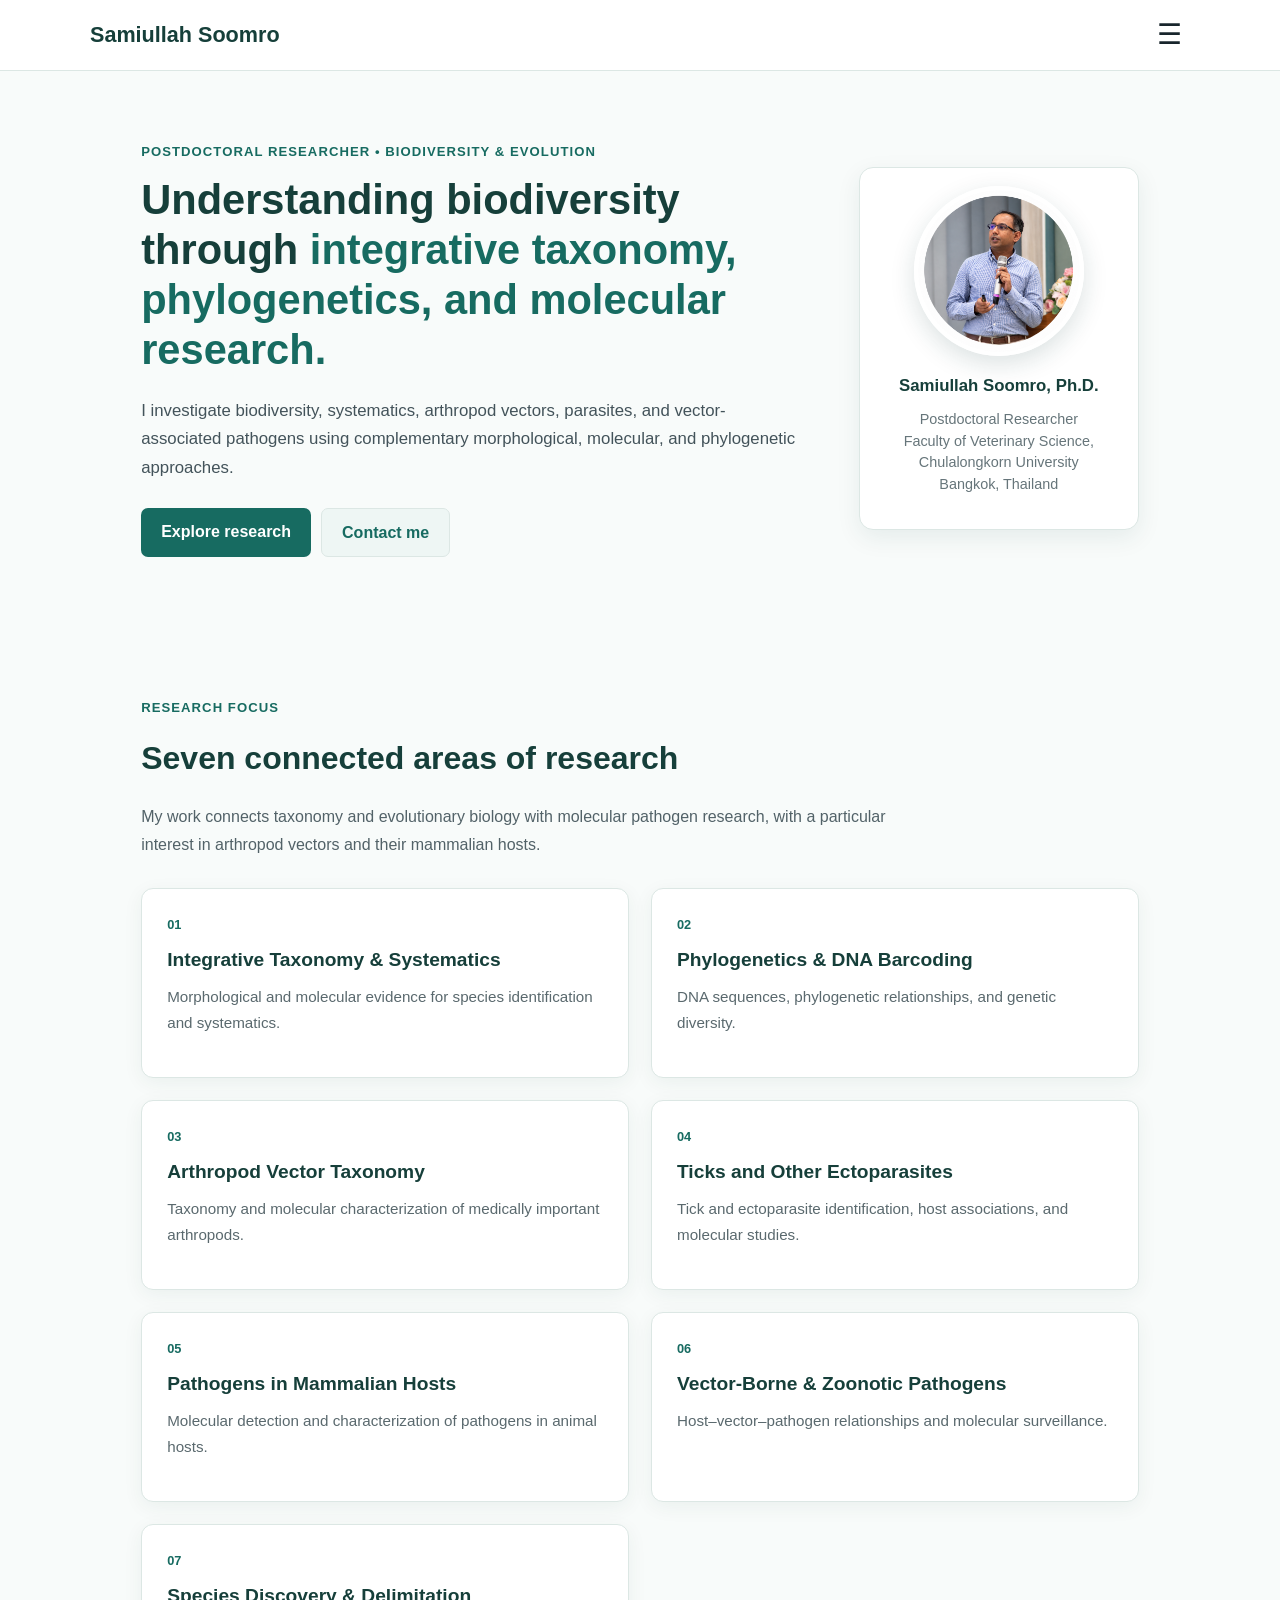
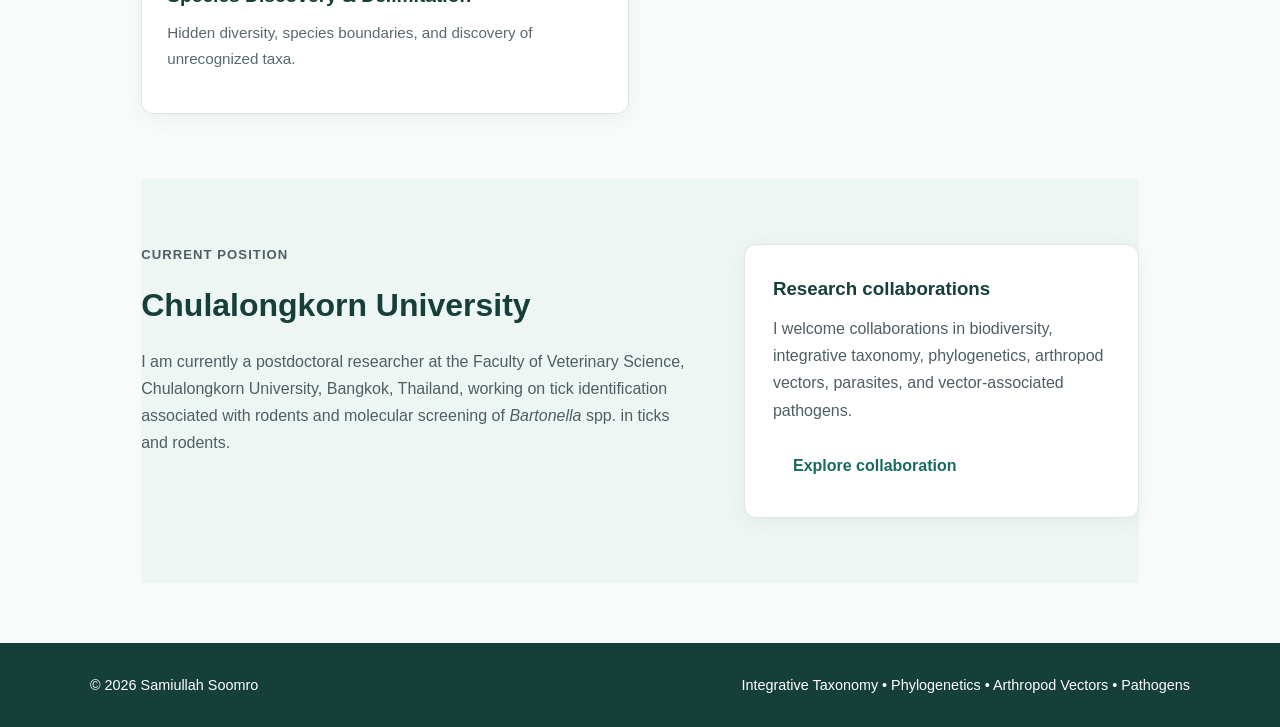
==== commit 908198b2: "Update index.html" ====
--- a/index.html
+++ b/index.html
@@ -1,2 +1,2 @@
-<!doctype html><html lang="en"><head><meta charset="utf-8"><meta name="viewport" content="width=device-width,initial-scale=1"><meta name="description" content="Samiullah Soomro, Ph.D. academic research website"><title>Home | Samiullah Soomro</title><link rel="stylesheet" href="style.css"><link rel="preconnect" href="https://fonts.googleapis.com"><link href="https://fonts.googleapis.com/css2?family=Inter:wght@400;500;600;700&display=swap" rel="stylesheet"></head><body><header><div class="container nav"><a class="brand" href="index.html">Samiullah Soomro</a><button class="menu">☰</button><nav><a href="index.html">Home</a><a href="about.html">About</a><a href="research.html">Research</a><a href="people.html">People</a><a href="media.html">Media</a><a href="publications.html">Publications</a><a href="contact.html">Contact</a><a href="join.html">Join</a></nav></div></header><main><section class="hero"><div class="container hero-grid"><div><p class="eyebrow">Postdoctoral Researcher • Biodiversity & Evolution</p><h1>Understanding biodiversity through <span>integrative taxonomy, phylogenetics, and molecular research.</span></h1><p class="lead">I investigate biodiversity, systematics, arthropod vectors, parasites, and vector-associated pathogens using complementary morphological, molecular, and phylogenetic approaches.</p><div class="buttons"><a class="btn primary" href="research.html">Explore research</a><a class="btn secondary" href="contact.html">Contact me</a></div></div><aside class="profile-card"><img src="profile.jpg" alt="Samiullah Soomro presenting at an academic event"><div class="caption"><strong>Samiullah Soomro, Ph.D.</strong><p class="muted">Postdoctoral Researcher<br>Faculty of Veterinary Science, Chulalongkorn University<br>Bangkok, Thailand</p></div></aside></div></section>
+<!doctype html><html lang="en"><head><meta charset="utf-8"><meta name="viewport" content="width=device-width,initial-scale=1"><meta name="description" content="Samiullah Soomro, Ph.D. academic research website"><title>Home | Samiullah Soomro</title><link rel="stylesheet" href="style.css"><link rel="preconnect" href="https://fonts.googleapis.com"><link href="https://fonts.googleapis.com/css2?family=Inter:wght@400;500;600;700&display=swap" rel="stylesheet"></head><body><header><div class="container nav"><a class="brand" href="index.html">Samiullah Soomro</a><button class="menu">☰</button><nav><a href="index.html">Home</a><a href="about.html">About</a><a href="research.html">Research</a><a href="people.html">People</a><a href="media.html">Media</a><a href="publications.html">Publications</a><a href="contact.html">Contact</a><a href="join.html">Join</a></nav></div></header><main><section class="hero"><div class="container hero-grid"><div><p class="eyebrow">Postdoctoral Researcher • Biodiversity & Evolution</p><h1>Understanding biodiversity through <span>integrative taxonomy, phylogenetics, and molecular research.</span></h1><p class="lead">I investigate biodiversity, systematics, arthropod vectors, parasites, and vector-associated pathogens using complementary morphological, molecular, and phylogenetic approaches.</p><div class="buttons"><a class="btn primary" href="research.html">Explore research</a><a class="btn secondary" href="contact.html">Contact me</a></div></div><aside class="profile-card"><img src="profile.png" alt="Samiullah Soomro presenting at an academic event"><div class="caption"><strong>Samiullah Soomro, Ph.D.</strong><p class="muted">Postdoctoral Researcher<br>Faculty of Veterinary Science, Chulalongkorn University<br>Bangkok, Thailand</p></div></aside></div></section>
 <section class="section"><div class="container"><p class="eyebrow">Research focus</p><h2>Seven connected areas of research</h2><p class="section-intro">My work connects taxonomy and evolutionary biology with molecular pathogen research, with a particular interest in arthropod vectors and their mammalian hosts.</p><div class="cards"><a class="card" href="research.html#taxonomy"><span class="num">01</span><h3>Integrative Taxonomy & Systematics</h3><p>Morphological and molecular evidence for species identification and systematics.</p></a><a class="card" href="research.html#phylogeny"><span class="num">02</span><h3>Phylogenetics & DNA Barcoding</h3><p>DNA sequences, phylogenetic relationships, and genetic diversity.</p></a><a class="card" href="research.html#vectors"><span class="num">03</span><h3>Arthropod Vector Taxonomy</h3><p>Taxonomy and molecular characterization of medically important arthropods.</p></a><a class="card" href="research.html#ticks"><span class="num">04</span><h3>Ticks and Other Ectoparasites</h3><p>Tick and ectoparasite identification, host associations, and molecular studies.</p></a><a class="card" href="research.html#hosts"><span class="num">05</span><h3>Pathogens in Mammalian Hosts</h3><p>Molecular detection and characterization of pathogens in animal hosts.</p></a><a class="card" href="research.html#pathogens"><span class="num">06</span><h3>Vector-Borne & Zoonotic Pathogens</h3><p>Host–vector–pathogen relationships and molecular surveillance.</p></a><a class="card" href="research.html#species"><span class="num">07</span><h3>Species Discovery & Delimitation</h3><p>Hidden diversity, species boundaries, and discovery of unrecognized taxa.</p></a></div></div></section><section class="section alt"><div class="container split"><div><p class="eyebrow">Current position</p><h2>Chulalongkorn University</h2><p>I am currently a postdoctoral researcher at the Faculty of Veterinary Science, Chulalongkorn University, Bangkok, Thailand, working on tick identification associated with rodents and molecular screening of <em>Bartonella</em> spp. in ticks and rodents.</p></div><div class="cta"><h3>Research collaborations</h3><p>I welcome collaborations in biodiversity, integrative taxonomy, phylogenetics, arthropod vectors, parasites, and vector-associated pathogens.</p><a class="btn" href="join.html">Explore collaboration</a></div></div></section></main><footer><div class="container footer"><span>© <span id="year"></span> Samiullah Soomro</span><span>Integrative Taxonomy • Phylogenetics • Arthropod Vectors • Pathogens</span></div></footer><script> document.addEventListener("DOMContentLoaded", function () { const nav = document.querySelector("nav"); const menu = document.querySelector(".menu"); const year = document.getElementById("year"); if (year) { year.textContent = new Date().getFullYear(); } if (menu && nav) { menu.addEventListener("click", function () { nav.classList.toggle("open"); }); } }); </script></body></html>
--- a/style.css
+++ b/style.css
@@ -1 +1 @@
-* { box-sizing: border-box; margin: 0; padding: 0; } html { scroll-behavior: smooth; } body { font-family: Arial, Helvetica, sans-serif; background: #f8fbfa; color: #18252c; line-height: 1.7; } /* ========================= HEADER ========================= */ header { position: relative; width: 100%; background: #ffffff; border-bottom: 1px solid #dce7e4; padding: 18px 4%; display: flex; align-items: center; justify-content: space-between; z-index: 1000; } header h1, .logo { font-size: 1.35rem; font-weight: 700; color: #163f3a; } /* ========================= HAMBURGER BUTTON ========================= */ .menu { display: block; border: none; background: transparent; color: #18252c; font-size: 1.8rem; line-height: 1; cursor: pointer; padding: 5px 8px; z-index: 1100; } .menu:hover { opacity: 0.7; } /* ========================= NAVIGATION HIDDEN BY DEFAULT ========================= */ nav { display: none; position: absolute; top: 74px; right: 4%; background: #ffffff; padding: 18px 24px; flex-direction: column; gap: 14px; min-width: 220px; border: 1px solid #dce7e4; border-radius: 12px; box-shadow: 0 15px 40px rgba(19, 62, 58, 0.12); z-index: 1050; } /* SHOW MENU ONLY AFTER CLICKING ☰ */ nav.open { display: flex; } nav a { color: #18252c; text-decoration: none; font-weight: 500; white-space: nowrap; } nav a:hover { color: #176b61; } /* ========================= MAIN CONTENT ========================= */ main { width: 100%; max-width: 1100px; margin: 0 auto; padding: 55px 4%; } section { margin-bottom: 55px; } h1, h2, h3 { color: #163f3a; } h1 { font-size: 2.4rem; line-height: 1.2; margin-bottom: 15px; } h2 { font-size: 1.8rem; margin-bottom: 20px; } h3 { font-size: 1.25rem; margin-bottom: 10px; } p { margin-bottom: 16px; } /* ========================= HERO SECTION ========================= */ .hero { display: flex; align-items: center; justify-content: space-between; gap: 45px; padding: 35px 0 60px; } .hero-text { flex: 1; } .hero-image { flex: 0 0 260px; text-align: center; } .hero-image img { width: 240px; height: 240px; object-fit: cover; border-radius: 50%; border: 5px solid #ffffff; box-shadow: 0 10px 30px rgba(19, 62, 58, 0.15); } /* ========================= LINKS AND BUTTONS ========================= */ a { color: #176b61; } .button, .btn { display: inline-block; background: #176b61; color: #ffffff; text-decoration: none; padding: 10px 20px; border-radius: 7px; margin: 5px 5px 5px 0; transition: 0.2s ease; } .button:hover, .btn:hover { background: #12564f; } /* ========================= CARDS ========================= */ .cards { display: grid; grid-template-columns: repeat(2, minmax(0, 1fr)); gap: 22px; } .card { background: #ffffff; padding: 25px; border: 1px solid #dce7e4; border-radius: 12px; box-shadow: 0 5px 20px rgba(19, 62, 58, 0.06); } .card h3 { margin-bottom: 10px; } /* ========================= LISTS ========================= */ ul, ol { margin: 0 0 20px 25px; } li { margin-bottom: 8px; } /* ========================= TABLES ========================= */ table { width: 100%; border-collapse: collapse; background: #ffffff; margin: 20px 0; } th, td { border: 1px solid #dce7e4; padding: 12px; text-align: left; } th { background: #eef6f4; color: #163f3a; } /* ========================= FOOTER ========================= */ footer { margin-top: 60px; padding: 30px 4%; text-align: center; background: #163f3a; color: #ffffff; } footer a { color: #ffffff; } /* ========================= FORMS ========================= */ form { max-width: 700px; } label { display: block; margin-bottom: 6px; font-weight: 600; } input, textarea, select { width: 100%; padding: 11px 12px; margin-bottom: 18px; border: 1px solid #cbd9d6; border-radius: 6px; font-family: inherit; font-size: 1rem; } textarea { min-height: 150px; resize: vertical; } button[type="submit"] { border: none; background: #176b61; color: #ffffff; padding: 11px 22px; border-radius: 7px; cursor: pointer; } button[type="submit"]:hover { background: #12564f; } /* ========================= MOBILE ========================= */ @media (max-width: 900px) { header { padding: 16px 5%; } main { padding: 40px 5%; } .hero { flex-direction: column-reverse; text-align: center; gap: 25px; } .hero-image { flex: none; } .hero-image img { width: 190px; height: 190px; } h1 { font-size: 2rem; } h2 { font-size: 1.55rem; } .cards { grid-template-columns: 1fr; } nav { top: 68px; right: 5%; left: 5%; min-width: 0; width: auto; } nav a { padding: 6px 0; } } /* ========================= SMALL MOBILE ========================= */ @media (max-width: 500px) { h1 { font-size: 1.75rem; } h2 { font-size: 1.4rem; } main { padding-top: 30px; } .hero-image img { width: 160px; height: 160px; } }
+/* ========================================================= GLOBAL ========================================================= */ * { box-sizing: border-box; margin: 0; padding: 0; } html { scroll-behavior: smooth; } body { font-family: Arial, Helvetica, sans-serif; background: #f8fbfa; color: #18252c; line-height: 1.7; } img { max-width: 100%; display: block; } a { color: #176b61; } /* ========================================================= MAIN CONTAINER ========================================================= */ .container { width: 100%; max-width: 1100px; margin: 0 auto; } /* ========================================================= HEADER ========================================================= */ header { position: relative; width: 100%; background: #ffffff; border-bottom: 1px solid #dce7e4; z-index: 1000; } /* This is the actual element in your HTML: <div class="container nav"> */ header .container.nav { position: relative; width: 100%; max-width: 1100px; margin: 0 auto; min-height: 70px; display: flex; align-items: center; justify-content: space-between; } /* ========================================================= WEBSITE NAME ========================================================= */ .brand { color: #163f3a; text-decoration: none; font-size: 1.35rem; font-weight: 700; } /* ========================================================= HAMBURGER ☰ ========================================================= */ .menu { display: block; width: 42px; height: 42px; padding: 0; border: none; outline: none; background: transparent; color: #18252c; font-size: 28px; line-height: 42px; text-align: center; cursor: pointer; z-index: 1100; } .menu:hover { opacity: 0.65; } /* ========================================================= NAVIGATION HIDDEN BY DEFAULT ========================================================= */ header nav { display: none; position: absolute; /* The menu is positioned relative to .container.nav, so it stays with ☰. */ top: 62px; /* Put the RIGHT edge of the menu at the hamburger button. This makes the menu open toward the LEFT. */ right: 0; left: auto; width: 230px; padding: 18px 22px; background: #ffffff; flex-direction: column; gap: 8px; border: 1px solid #dce7e4; border-radius: 12px; box-shadow: 0 15px 40px rgba(19, 62, 58, 0.14); z-index: 1050; } /* ========================================================= SHOW MENU WHEN ☰ IS CLICKED ========================================================= */ header nav.open { display: flex; } /* ========================================================= NAVIGATION LINKS ========================================================= */ header nav a { display: block; width: 100%; padding: 8px 4px; color: #18252c; text-decoration: none; font-size: 0.98rem; font-weight: 500; white-space: nowrap; } header nav a:hover { color: #176b61; background: #f4f9f7; } /* ========================================================= MAIN ========================================================= */ main { width: 100%; max-width: 1100px; margin: 0 auto; padding: 0 4%; } /* ========================================================= HERO ========================================================= */ .hero { padding: 70px 0 75px; } /* Your actual HTML uses: <div class="container hero-grid"> */ .hero-grid { width: 100%; max-width: 1100px; margin: 0 auto; display: grid; grid-template-columns: 1fr 280px; align-items: center; gap: 60px; } /* ========================================================= HERO TEXT ========================================================= */ .eyebrow { margin-bottom: 12px; color: #176b61; font-size: 0.82rem; font-weight: 700; letter-spacing: 0.08em; text-transform: uppercase; } .hero h1 { color: #163f3a; font-size: 2.6rem; line-height: 1.2; margin-bottom: 22px; } .hero h1 span { color: #176b61; } .lead { max-width: 700px; font-size: 1.05rem; color: #43535a; margin-bottom: 25px; } /* ========================================================= BUTTONS ========================================================= */ .buttons { display: flex; flex-wrap: wrap; gap: 10px; } .btn { display: inline-block; padding: 10px 20px; border-radius: 7px; text-decoration: none; font-weight: 600; transition: 0.2s ease; } .btn.primary { background: #176b61; color: #ffffff; } .btn.primary:hover { background: #12564f; } .btn.secondary { background: #eef6f4; color: #176b61; border: 1px solid #dce7e4; } .btn.secondary:hover { background: #e3f0ed; } /* ========================================================= PROFILE CARD ========================================================= */ /* IMPORTANT: Your actual HTML uses .profile-card. */ .profile-card { text-align: center; background: #ffffff; padding: 18px; border: 1px solid #dce7e4; border-radius: 14px; box-shadow: 0 8px 25px rgba(19, 62, 58, 0.08); } /* SMALL PROFILE IMAGE This is the correct selector for your actual HTML. */ .profile-card img { width: 170px; height: 170px; margin: 0 auto 16px; object-fit: cover; border-radius: 50%; border: 4px solid #ffffff; box-shadow: 0 8px 25px rgba(19, 62, 58, 0.15); } .profile-card .caption strong { display: block; color: #163f3a; font-size: 1.05rem; margin-bottom: 8px; } .profile-card .muted { color: #66757a; font-size: 0.9rem; line-height: 1.5; } /* ========================================================= SECTIONS ========================================================= */ .section { padding: 65px 0; } .section.alt { background: #eef6f4; } .section h2 { color: #163f3a; font-size: 2rem; margin-bottom: 18px; } .section-intro { max-width: 760px; color: #526268; margin-bottom: 30px; } /* ========================================================= RESEARCH CARDS ========================================================= */ .cards { display: grid; grid-template-columns: repeat(2, minmax(0, 1fr)); gap: 22px; } .card { display: block; background: #ffffff; padding: 25px; border: 1px solid #dce7e4; border-radius: 12px; text-decoration: none; box-shadow: 0 5px 20px rgba(19, 62, 58, 0.06); transition: transform 0.2s ease, box-shadow 0.2s ease; } .card:hover { transform: translateY(-3px); box-shadow: 0 10px 28px rgba(19, 62, 58, 0.10); } .card .num { display: block; color: #176b61; font-size: 0.8rem; font-weight: 700; margin-bottom: 8px; } .card h3 { color: #163f3a; font-size: 1.2rem; margin-bottom: 8px; } .card p { color: #5a696e; font-size: 0.95rem; } /* ========================================================= SPLIT SECTION ========================================================= */ .split { display: grid; grid-template-columns: 1.4fr 1fr; gap: 50px; align-items: start; } .split h2 { margin-bottom: 15px; } .split p { color: #4e5e64; } /* ========================================================= COLLABORATION BOX ========================================================= */ .cta { background: #ffffff; padding: 28px; border: 1px solid #dce7e4; border-radius: 12px; box-shadow: 0 5px 20px rgba(19, 62, 58, 0.06); } .cta h3 { color: #163f3a; margin-bottom: 10px; } .cta p { margin-bottom: 18px; } /* ========================================================= GENERAL HEADINGS ========================================================= */ h1, h2, h3 { color: #163f3a; } p { margin-bottom: 16px; } /* ========================================================= LISTS ========================================================= */ ul, ol { margin: 0 0 20px 25px; } li { margin-bottom: 8px; } /* ========================================================= TABLES ========================================================= */ table { width: 100%; border-collapse: collapse; background: #ffffff; margin: 20px 0; } th, td { border: 1px solid #dce7e4; padding: 12px; text-align: left; } th { background: #eef6f4; color: #163f3a; } /* ========================================================= FORMS ========================================================= */ form { max-width: 700px; } label { display: block; margin-bottom: 6px; font-weight: 600; } input, textarea, select { width: 100%; padding: 11px 12px; margin-bottom: 18px; border: 1px solid #cbd9d6; border-radius: 6px; font-family: inherit; font-size: 1rem; } textarea { min-height: 150px; resize: vertical; } button[type="submit"] { border: none; background: #176b61; color: #ffffff; padding: 11px 22px; border-radius: 7px; cursor: pointer; } button[type="submit"]:hover { background: #12564f; } /* ========================================================= FOOTER ========================================================= */ footer { margin-top: 60px; padding: 30px 4%; background: #163f3a; color: #ffffff; } footer .container.footer { max-width: 1100px; margin: 0 auto; display: flex; align-items: center; justify-content: space-between; gap: 20px; font-size: 0.9rem; } footer a { color: #ffffff; } /* ========================================================= TABLET ========================================================= */ @media (max-width: 900px) { /* Header */ header .container.nav { max-width: none; min-height: 64px; padding: 0 5%; } /* Menu */ header nav { top: 58px; right: 5%; left: auto; width: 220px; min-width: 220px; } /* Hero */ .hero { padding: 45px 0 55px; } .hero-grid { grid-template-columns: 1fr; text-align: center; gap: 35px; } /* Hero text */ .hero h1 { font-size: 2.1rem; } .lead { margin-left: auto; margin-right: auto; } /* Buttons */ .buttons { justify-content: center; } /* Profile */ .profile-card { width: 100%; max-width: 300px; margin: 0 auto; } .profile-card img { width: 150px; height: 150px; } /* Cards */ .cards { grid-template-columns: 1fr; } /* Split */ .split { grid-template-columns: 1fr; gap: 30px; } /* Footer */ footer .container.footer { flex-direction: column; text-align: center; } } /* /* ========================================================= MOBILE VIEW ========================================================= */ @media (max-width: 900px) { header { padding: 0; } header .container.nav { width: 100%; max-width: none; min-height: 64px; padding: 0 5%; display: flex; align-items: center; justify-content: space-between; } .brand { font-size: 1.15rem; } .menu { width: 40px; height: 40px; font-size: 26px; padding: 0; display: flex; align-items: center; justify-content: center; } /* MOBILE MENU */ header nav { top: 58px; right: 5%; left: auto; width: 220px; min-width: 220px; padding: 16px 20px; gap: 6px; } header nav a { padding: 8px 4px; font-size: 0.95rem; } /* MAIN */ main { width: 100%; max-width: none; padding: 0 5%; } /* HERO */ .hero { padding: 45px 0 50px; } .hero-grid { width: 100%; grid-template-columns: 1fr; gap: 30px; text-align: center; } .hero h1 { font-size: 2rem; line-height: 1.2; } .lead { font-size: 1rem; max-width: 100%; margin-left: auto; margin-right: auto; } /* BUTTONS */ .buttons { display: flex; justify-content: center; flex-wrap: wrap; gap: 8px; } /* PROFILE */ .profile-card { width: 100%; max-width: 280px; margin: 0 auto; } .profile-card img { width: 140px; height: 140px; margin-left: auto; margin-right: auto; } /* SECTIONS */ .section { padding: 50px 0; } .section h2 { font-size: 1.55rem; } /* CARDS */ .cards { grid-template-columns: 1fr; gap: 18px; } /* SPLIT */ .split { grid-template-columns: 1fr; gap: 25px; } /* FOOTER */ footer { padding: 25px 5%; } footer .container.footer { flex-direction: column; text-align: center; gap: 10px; } } /* ========================================================= SMALL PHONES ========================================================= */ @media (max-width: 500px) { header .container.nav { min-height: 60px; padding: 0 5%; } .brand { font-size: 1.05rem; } .menu { width: 38px; height: 38px; font-size: 25px; } /* DROPDOWN */ header nav { top: 54px; right: 5%; width: 205px; min-width: 205px; padding: 14px 18px; } header nav a { font-size: 0.93rem; padding: 7px 3px; } /* HERO */ .hero { padding: 35px 0 40px; } .hero h1 { font-size: 1.7rem; } /* PROFILE */ .profile-card { max-width: 260px; } .profile-card img { width: 125px; height: 125px; } /* SECTIONS */ .section { padding: 40px 0; } .section h2 { font-size: 1.4rem; } /* BUTTONS */ .btn { padding: 9px 16px; font-size: 0.9rem; } }
